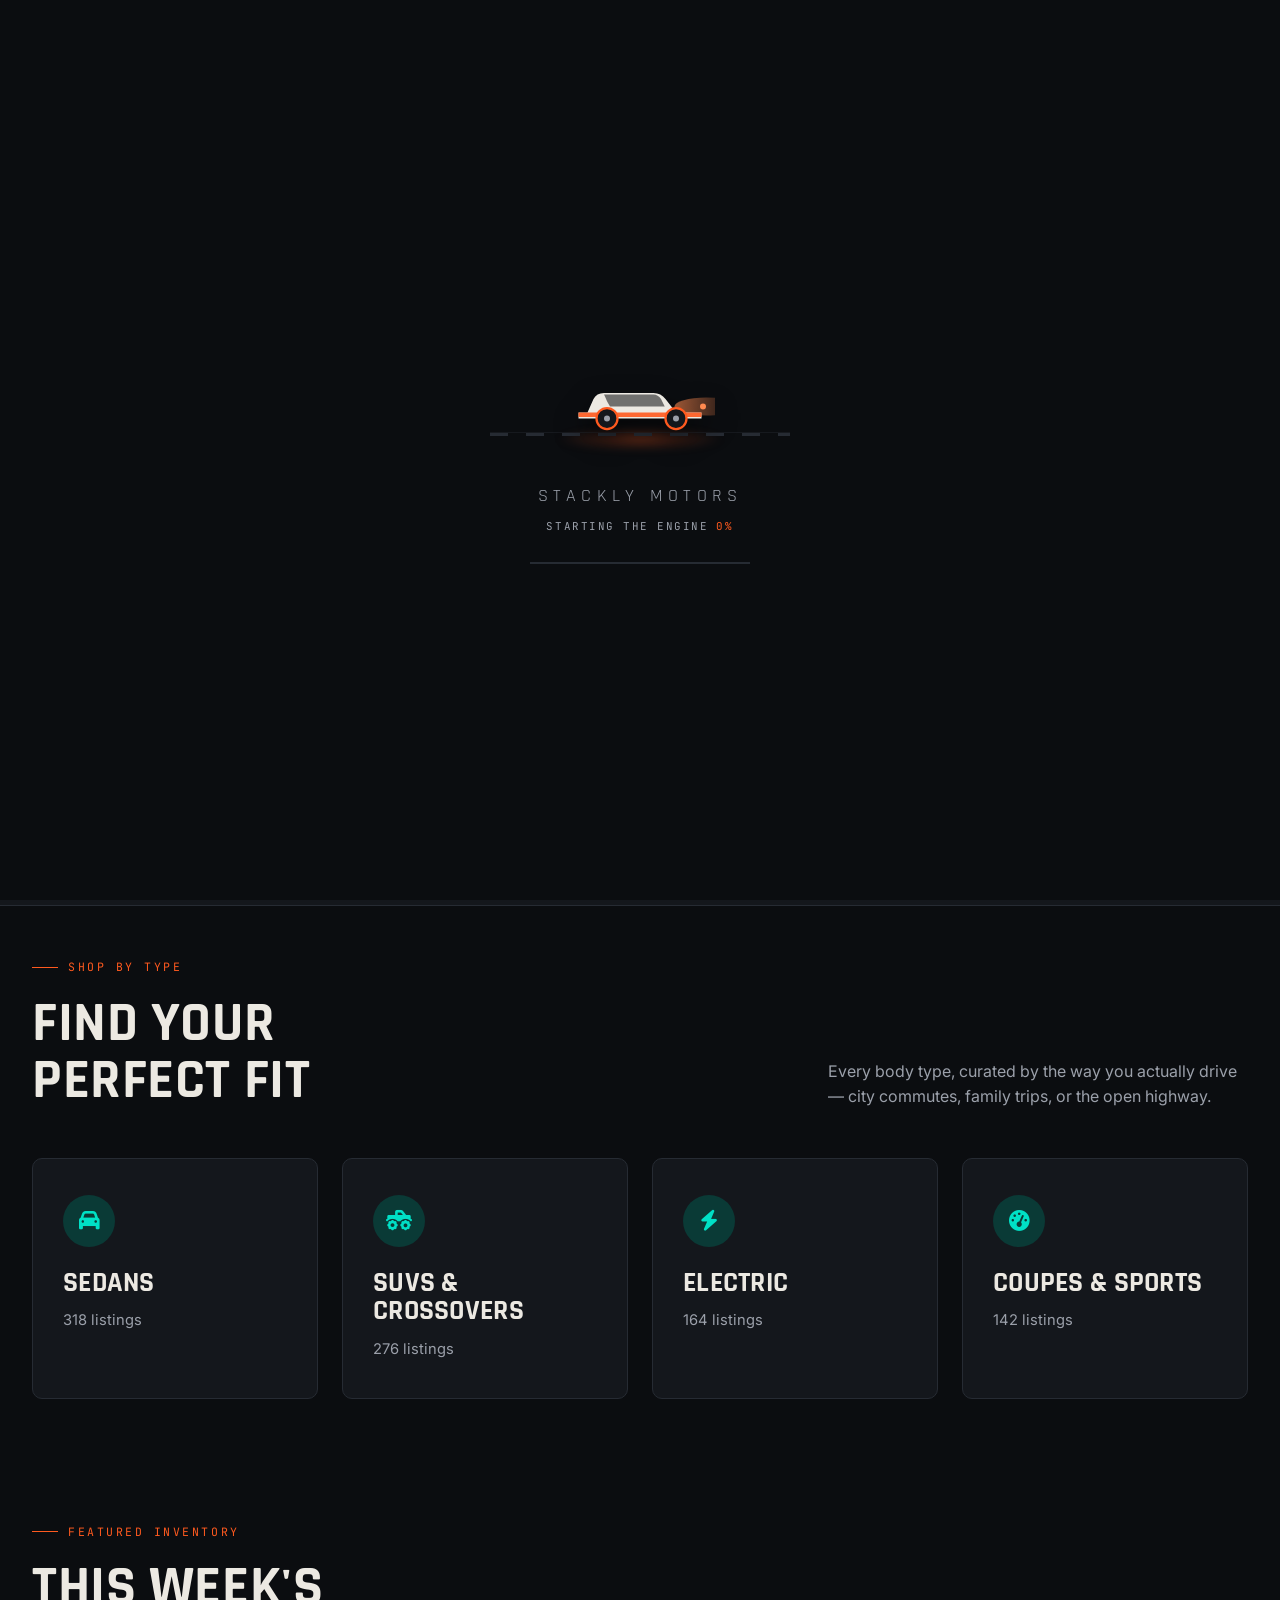
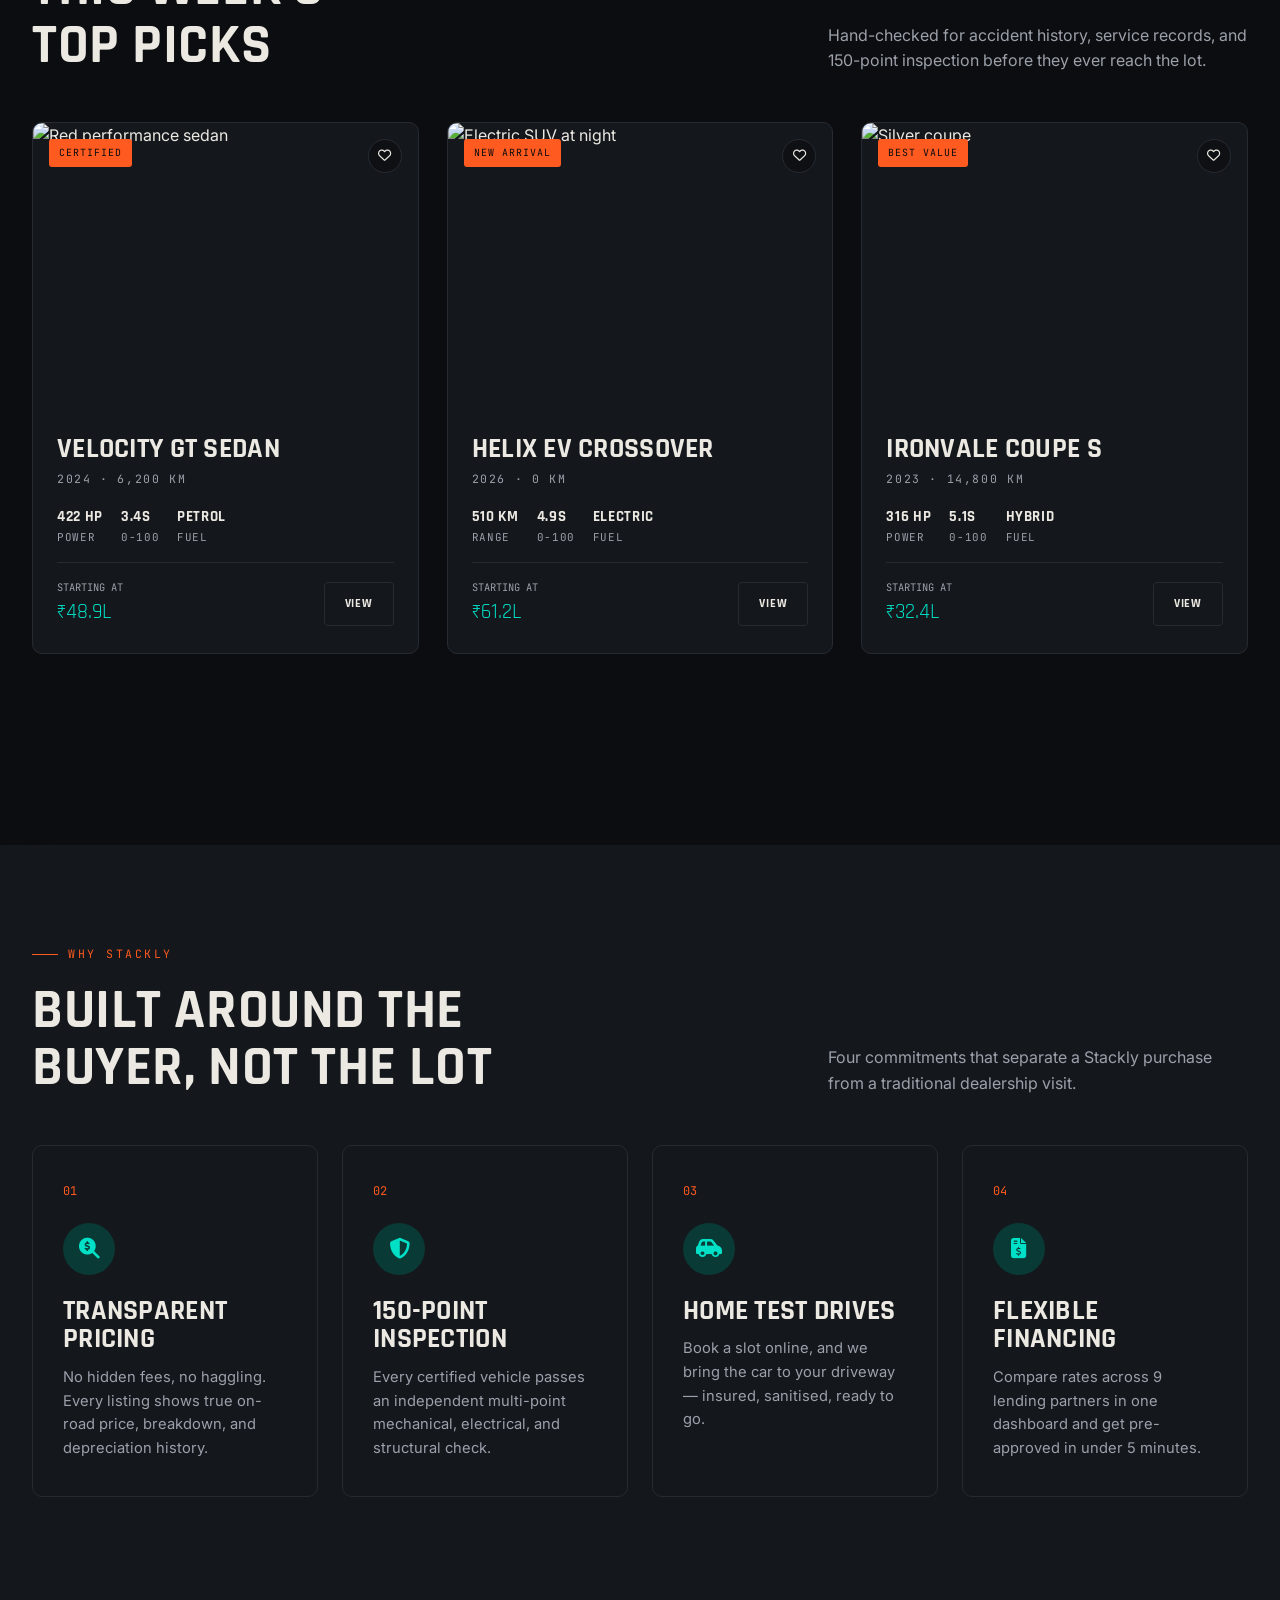
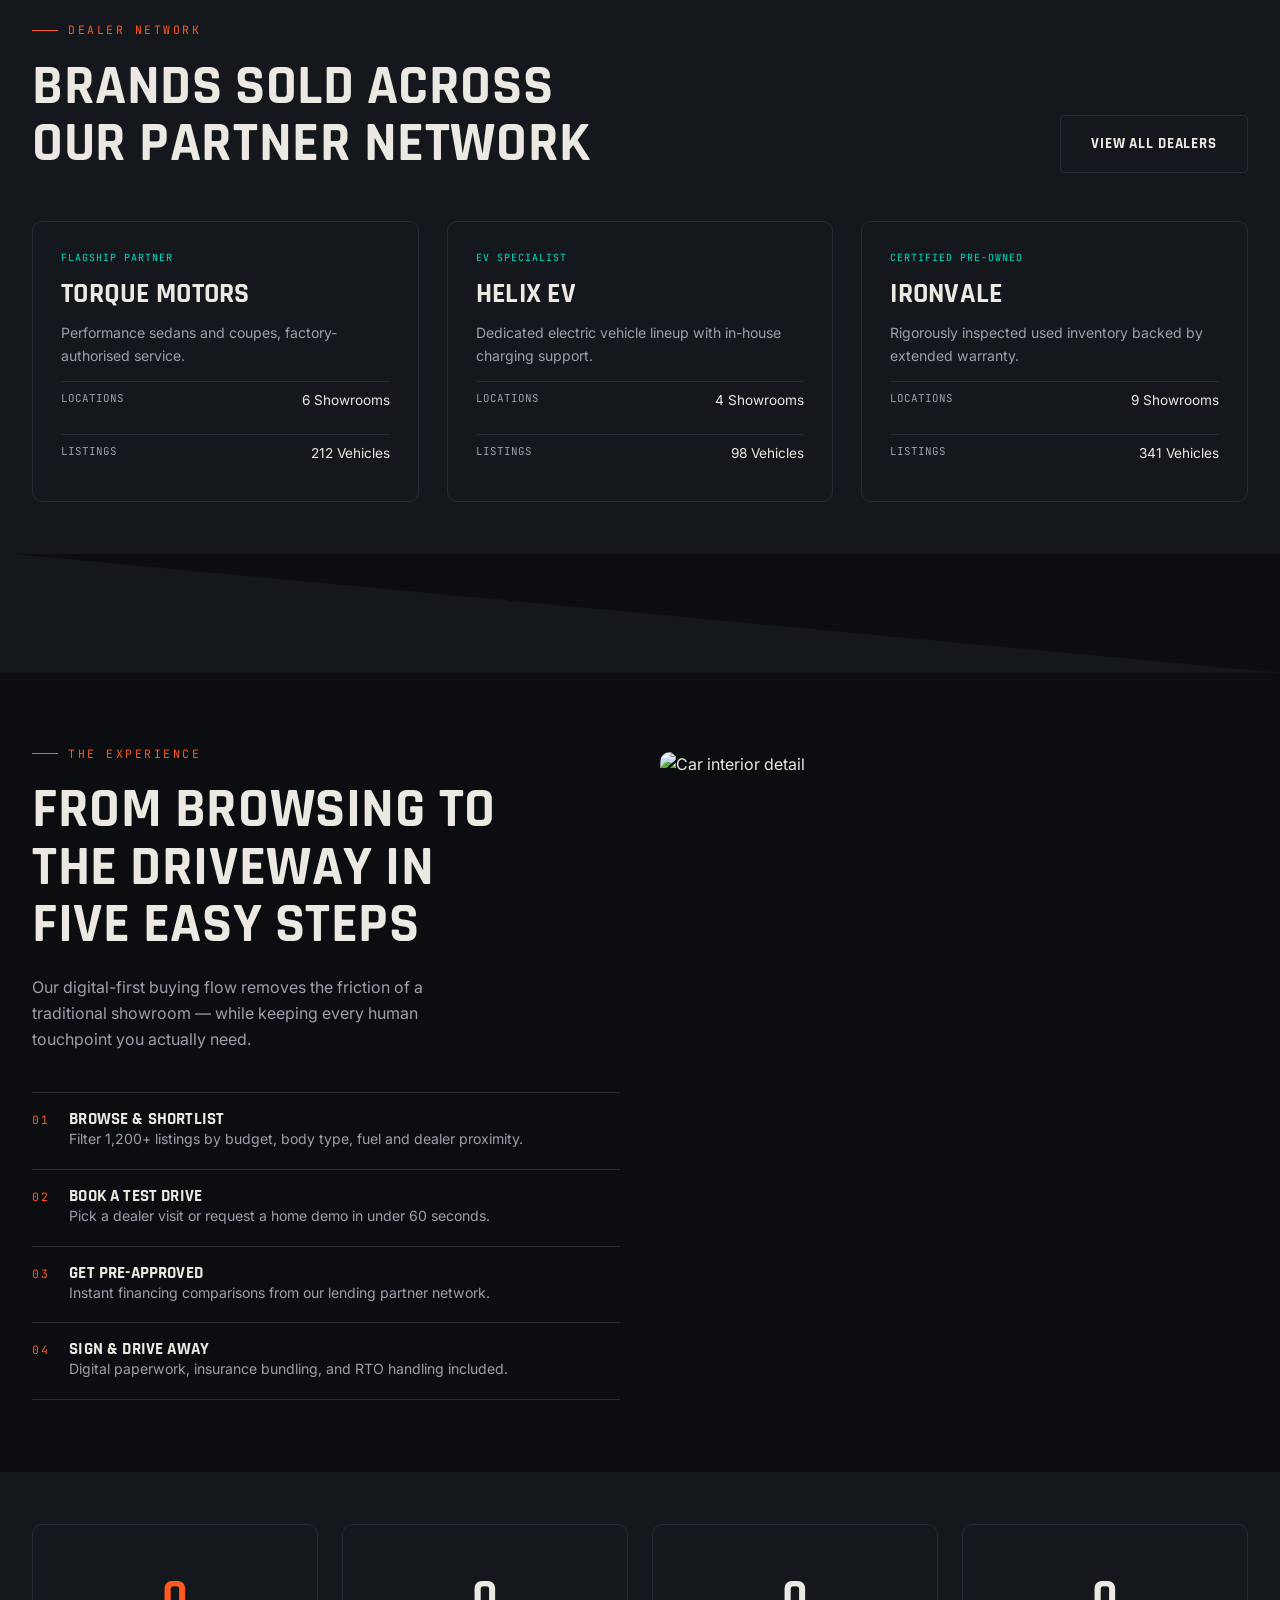
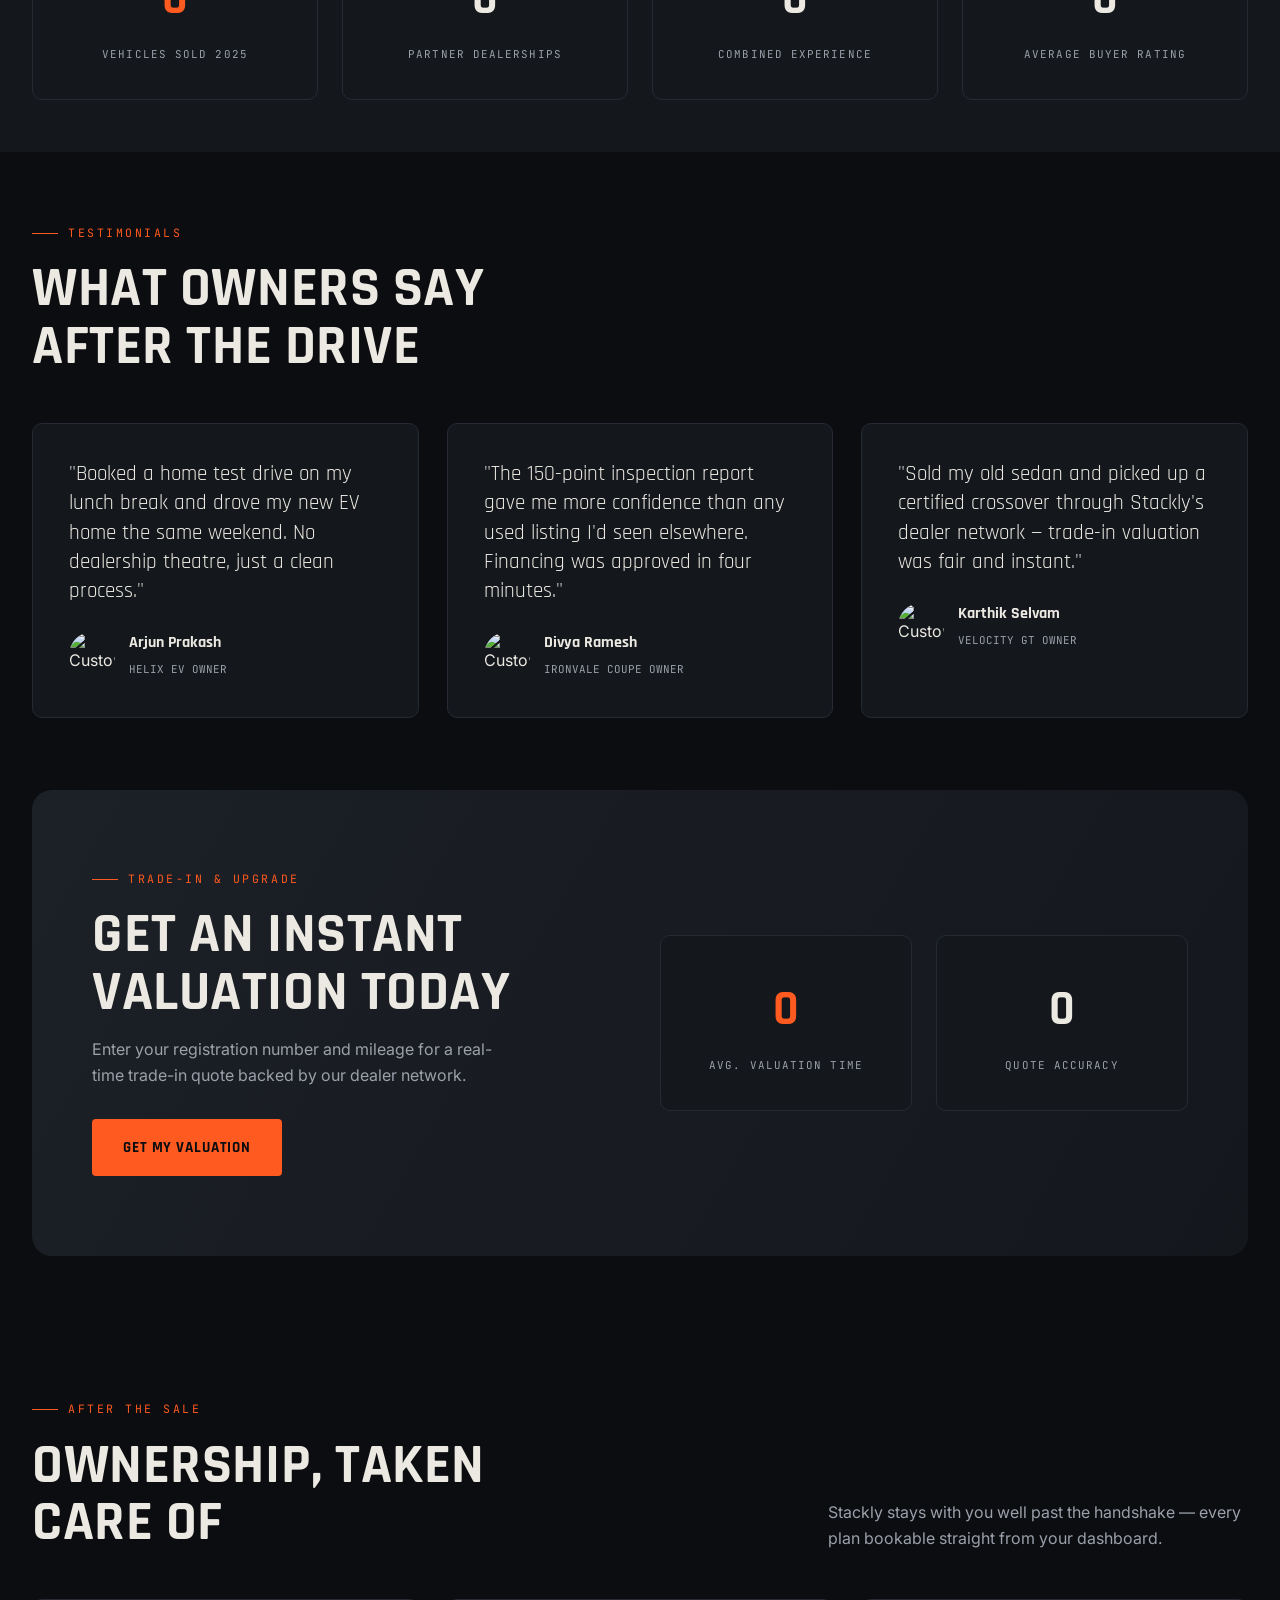
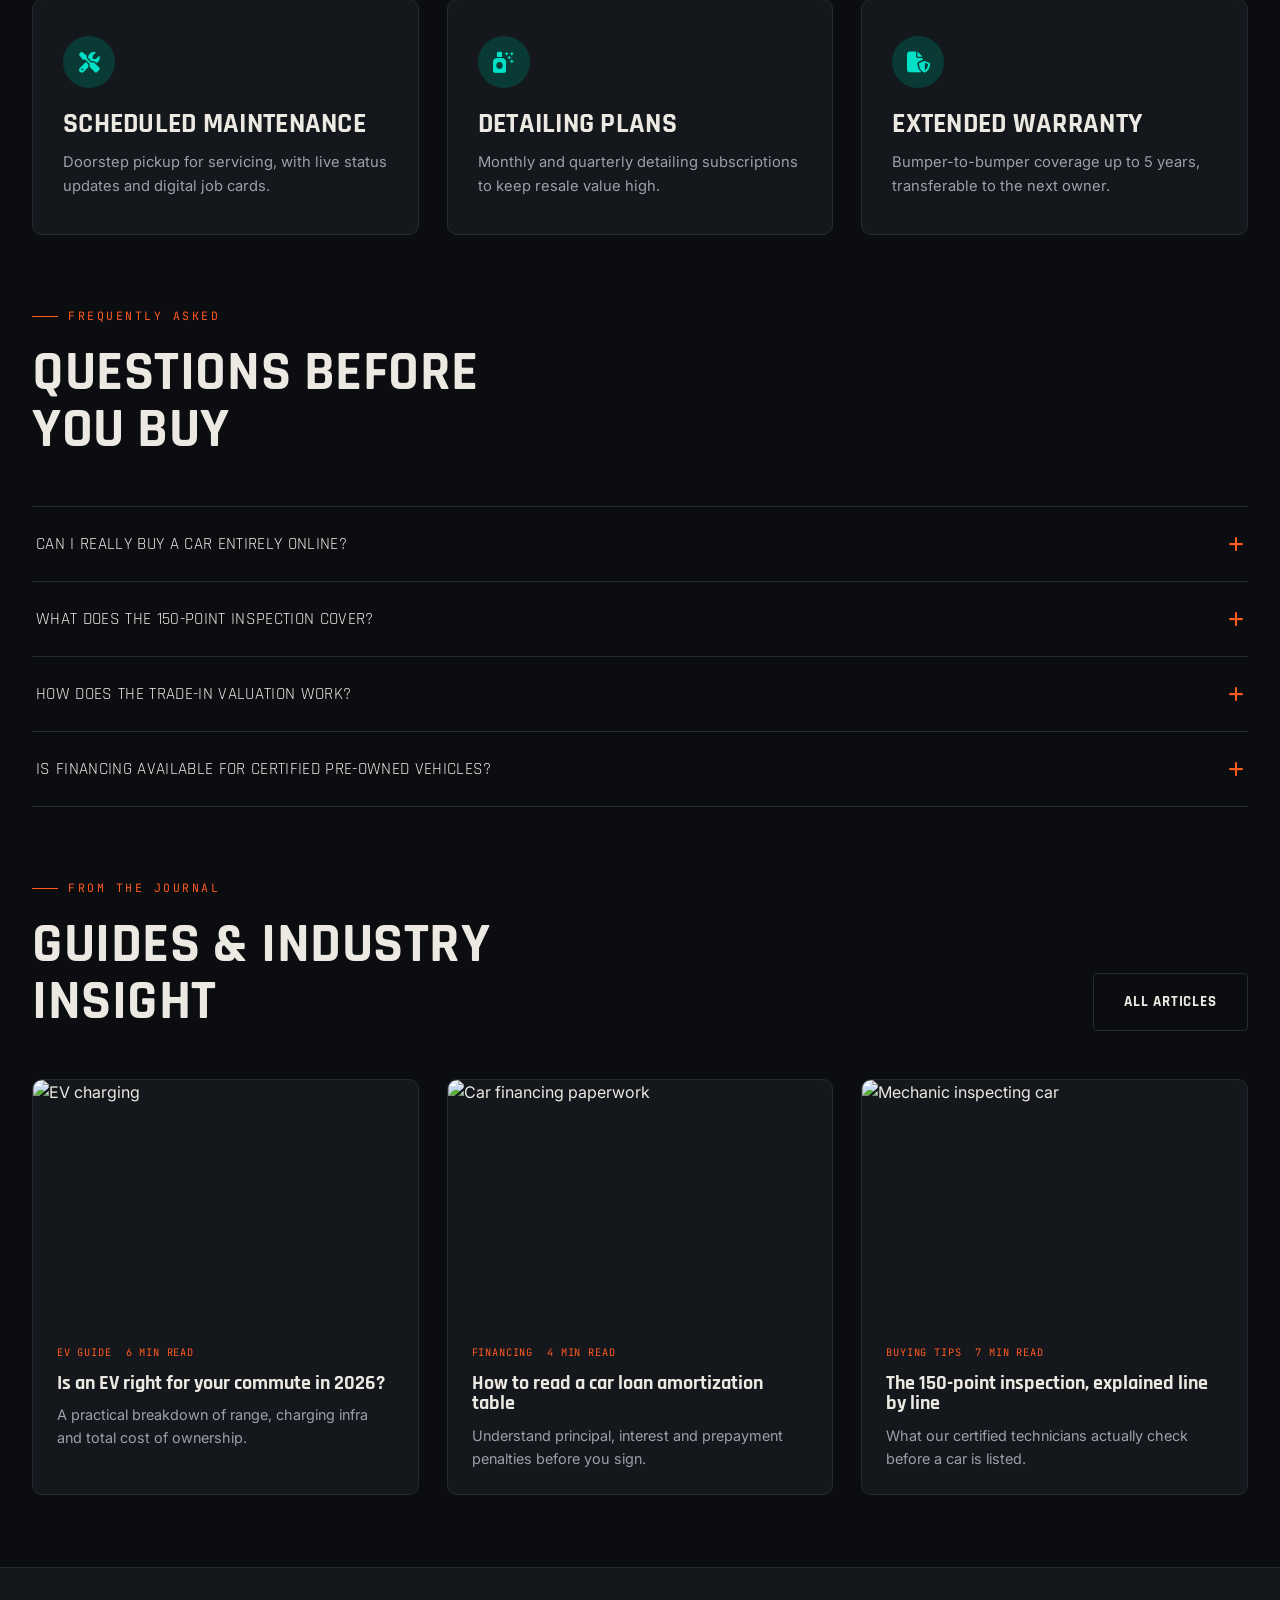
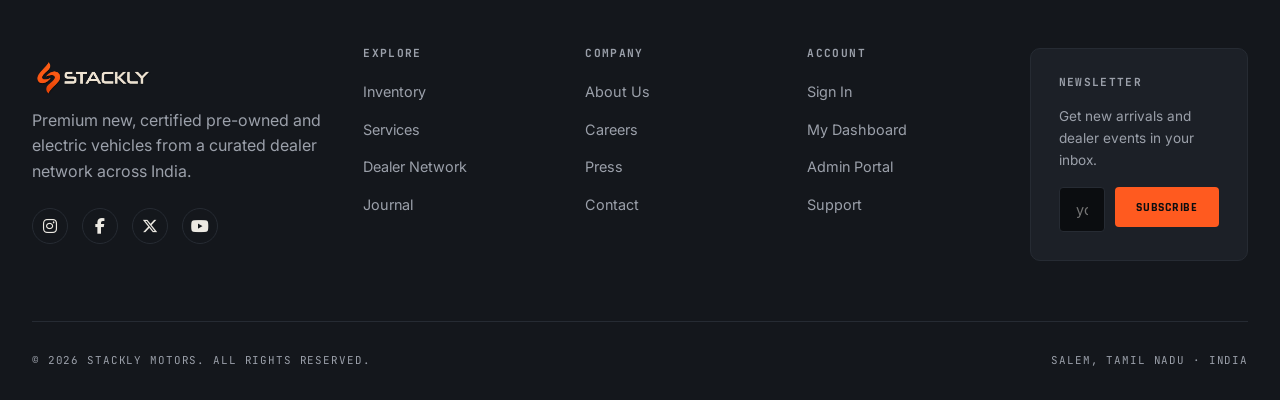
==== index.html @ f5853265 "Initial commit" ====
<!DOCTYPE html>
<html lang="en">
<head>
<meta charset="UTF-8">
<meta name="viewport" content="width=device-width, initial-scale=1.0">
<title>Stackly Motors — Premium Automotive Dealership</title>
<link rel="preconnect" href="https://fonts.googleapis.com">
<link href="https://fonts.googleapis.com/css2?family=Rajdhani:wght@500;600;700&family=Inter:wght@400;500;600;700&family=JetBrains+Mono:wght@400;500&display=swap" rel="stylesheet">
<link rel="stylesheet" href="https://cdnjs.cloudflare.com/ajax/libs/font-awesome/6.5.1/css/all.min.css">
</head>
<style>
  :root{
  --ink:        #0B0D10;   /* graphite black background */
  --ink-2:      #14171C;   /* surface */
  --ink-3:      #1C2027;   /* raised surface */
  --line:       #262B33;   /* hairline borders */
  --paper:      #ECE9E2;   /* warm off-white text */
  --paper-dim:  #9BA0AA;   /* muted text */
  --ignition:   #FF5A1F;   /* ignition orange — primary accent */
  --ignition-2: #FF8A50;
  --volt:       #00E0C6;   /* voltage teal — secondary accent */
  --volt-dim:   #0A3A36;
  --danger:     #FF4D5E;
  --ok:         #3DDC84;

  --f-display: 'Rajdhani', 'Arial Narrow', sans-serif;
  --f-body:    'Inter', -apple-system, sans-serif;
  --f-mono:    'JetBrains Mono', monospace;

  --container: 1280px;
  --radius: 10px;
  --ease: cubic-bezier(.22,1,.36,1);
}

*,*::before,*::after{ box-sizing:border-box; }
html{ scroll-behavior:smooth; }
body{
  margin:0;
  background:var(--ink);
  color:var(--paper);
  font-family:var(--f-body);
  font-size:16px;
  line-height:1.6;
  overflow-x:hidden;
  -webkit-font-smoothing:antialiased;
}
img{ max-width:100%; display:block; }
a{ color:inherit; text-decoration:none; }
ul{ list-style:none; margin:0; padding:0; }
button{ font-family:inherit; cursor:pointer; }
input,select,textarea{ font-family:inherit; }

::selection{ background:var(--ignition); color:var(--ink); }

@media (prefers-reduced-motion: reduce){
  *{ animation-duration:0.001ms !important; animation-iteration-count:1 !important; transition-duration:0.001ms !important; scroll-behavior:auto !important; }
}

/* ---------- Type scale ---------- */
h1,h2,h3,h4{
  font-family:var(--f-display);
  font-weight:700;
  text-transform:uppercase;
  letter-spacing:0.01em;
  line-height:1.02;
  margin:0;
}
h1{ font-size:clamp(3rem,7vw,6.5rem); letter-spacing:-0.01em; }
h2{ font-size:clamp(2.1rem,4.4vw,3.6rem); }
h3{ font-size:clamp(1.3rem,2.2vw,1.8rem); }
p{ margin:0; color:var(--paper-dim); }
.mono{ font-family:var(--f-mono); text-transform:uppercase; letter-spacing:0.14em; font-size:0.72rem; }

.eyebrow{
  font-family:var(--f-mono); text-transform:uppercase; letter-spacing:0.22em;
  font-size:0.72rem; color:var(--ignition); display:flex; align-items:center; gap:10px; margin-bottom:18px;
}
.eyebrow::before{ content:''; width:26px; height:1px; background:var(--ignition); display:inline-block; }

.container{ max-width:var(--container); margin:0 auto; padding:0 32px; }
.section{ padding:72px 0; position:relative; }
.section-tight{ padding:52px 0; }

/* diagonal speed-line divider between sections */
.speed-divider{
  position:relative; height:120px; margin-top:-1px;
  background:var(--ink);
  clip-path:polygon(0 100%, 100% 0, 100% 100%);
}
.speed-divider.alt{ background:var(--ink-2); clip-path:polygon(0 0, 100% 100%, 0 100%); }

/* ---------- Buttons ---------- */
.btn{
  display:inline-flex; align-items:center; gap:10px;
  font-family:var(--f-display); font-weight:700; text-transform:uppercase; letter-spacing:0.06em;
  font-size:0.92rem; padding:16px 30px; border-radius:4px; border:1px solid transparent;
  transition:transform .35s var(--ease), background .35s var(--ease), border-color .35s var(--ease), color .35s var(--ease);
  white-space:nowrap;
}
.btn-primary{ background:var(--ignition); color:var(--ink); }
.btn-primary:hover{ background:var(--ignition-2); transform:translateY(-3px); }
.btn-ghost{ border-color:var(--line); color:var(--paper); background:transparent; }
.btn-ghost:hover{ border-color:var(--paper); transform:translateY(-3px); }
.btn-volt{ background:var(--volt); color:var(--ink); }
.btn-volt:hover{ transform:translateY(-3px); }
.btn-sm{ padding:11px 20px; font-size:0.78rem; }
.btn-block{ width:100%; justify-content:center; }

/* ---------- Nav ---------- */
.nav{
  position:fixed; top:0; left:0; right:0; z-index:1000;
  display:flex; align-items:center; justify-content:space-between;
  padding:22px 40px; transition:background .4s var(--ease), padding .4s var(--ease), border-color .4s var(--ease);
  border-bottom:1px solid transparent;
}
.nav.is-scrolled{ background:rgba(11,13,16,0.86); backdrop-filter:blur(14px); padding:14px 40px; border-color:var(--line); }
.nav-logo{ font-family:var(--f-display); font-weight:700; font-size:1.4rem; letter-spacing:0.03em; text-transform:uppercase; display:flex; align-items:center; gap:8px;}
.nav-logo span{ color:var(--ignition); }
.nav-links{ display:flex; gap:34px; }
.nav-links a{
  font-family:var(--f-mono); font-size:0.76rem; text-transform:uppercase; letter-spacing:0.1em; color:var(--paper-dim);
  position:relative; padding-bottom:4px; transition:color .3s;
}
.nav-links a::after{ content:''; position:absolute; left:0; bottom:0; width:0; height:1px; background:var(--ignition); transition:width .3s var(--ease); }
.nav-links a:hover, .nav-links a.active{ color:var(--paper); }
.nav-links a:hover::after, .nav-links a.active::after{ width:100%; }
.nav-cta{ display:flex; align-items:center; gap:18px; }
.nav-toggle{ display:none; width:26px; height:20px; position:relative; background:none; border:none; }
.nav-toggle span{ position:absolute; left:0; width:100%; height:2px; background:var(--paper); transition:all .3s var(--ease); }
.nav-toggle span:nth-child(1){ top:0; } .nav-toggle span:nth-child(2){ top:9px; } .nav-toggle span:nth-child(3){ top:18px; }

/* ---------- Hero ---------- */
.hero{
  min-height:78vh; position:relative; display:flex; align-items:flex-end;
  padding:130px 0 70px; overflow:hidden;
}
.hero-bg{ position:absolute; inset:0; z-index:0; }
.hero-bg img{ width:100%; height:100%; object-fit:cover; opacity:0.55; }
.hero-bg::after{
  content:''; position:absolute; inset:0;
  background:linear-gradient(180deg, rgba(11,13,16,0.35) 0%, rgba(11,13,16,0.55) 55%, var(--ink) 100%);
}
.hero-grid{ position:absolute; inset:0; z-index:0; opacity:0.15;
  background-image:linear-gradient(var(--line) 1px, transparent 1px), linear-gradient(90deg, var(--line) 1px, transparent 1px);
  background-size:60px 60px; mask-image:linear-gradient(180deg, black, transparent 75%);
}
.hero-content{ position:relative; z-index:2; width:100%; }
.hero-title{ overflow:hidden; }
.hero-title .line{ display:block; overflow:hidden; }
.hero-title .line span{ display:inline-block; will-change:transform; }
.hero-sub{ max-width:520px; margin-top:26px; font-size:1.05rem; }
.hero-actions{ display:flex; gap:16px; margin-top:40px; flex-wrap:wrap; }
.hero-meta{
  display:flex; gap:48px; margin-top:90px; padding-top:28px; border-top:1px solid var(--line); flex-wrap:wrap;
}
.hero-meta .stat b{ font-family:var(--f-display); font-size:2rem; display:block; color:var(--paper); }
.hero-meta .stat span{ font-family:var(--f-mono); font-size:0.7rem; text-transform:uppercase; letter-spacing:0.12em; color:var(--paper-dim); }
.scroll-cue{
  position:absolute; right:40px; bottom:40px; z-index:2; display:flex; flex-direction:column; align-items:center; gap:10px;
  font-family:var(--f-mono); font-size:0.65rem; letter-spacing:0.2em; color:var(--paper-dim); text-transform:uppercase;
}
.scroll-cue .line{ width:1px; height:50px; background:var(--line); position:relative; overflow:hidden; }
.scroll-cue .line::after{ content:''; position:absolute; top:-50%; left:0; width:100%; height:50%; background:var(--ignition); animation:scrollcue 1.8s ease-in-out infinite; }
@keyframes scrollcue{ 0%{ top:-50%; } 100%{ top:100%; } }

/* ---------- Marquee ---------- */
.marquee-strip{ border-top:1px solid var(--line); border-bottom:1px solid var(--line); padding:26px 0; overflow:hidden; background:var(--ink-2); }
.marquee-track{ display:flex; gap:70px; width:max-content; }
.marquee-track span{ font-family:var(--f-display); font-size:1.3rem; letter-spacing:0.08em; text-transform:uppercase; color:var(--paper-dim); display:flex; align-items:center; gap:70px; }
.marquee-track span i{ color:var(--ignition); font-style:normal; }

/* ---------- Section header ---------- */
.section-head{ display:flex; justify-content:space-between; align-items:flex-end; gap:40px; margin-bottom:48px; flex-wrap:wrap; }
.section-head p{ max-width:420px; }

/* ---------- Grids ---------- */
.grid-2{ display:grid; grid-template-columns:1fr 1fr; gap:40px; }
.grid-3{ display:grid; grid-template-columns:repeat(3,1fr); gap:28px; }
.grid-4{ display:grid; grid-template-columns:repeat(4,1fr); gap:24px; }

/* ---------- Car card (3D tilt) ---------- */
.car-card{
  background:var(--ink-2); border:1px solid var(--line); border-radius:var(--radius); overflow:hidden;
  transform-style:preserve-3d; transition:border-color .3s, transform .1s linear; position:relative;
}
.car-card:hover{ border-color:#3a4150; }
.car-card .tag{
  position:absolute; top:16px; left:16px; z-index:2; background:var(--ignition); color:var(--ink);
  font-family:var(--f-mono); font-size:0.62rem; text-transform:uppercase; letter-spacing:0.1em; padding:6px 10px; border-radius:3px;
}
.car-card .fav{
  position:absolute; top:16px; right:16px; z-index:2; width:34px; height:34px; border-radius:50%;
  background:rgba(11,13,16,0.6); border:1px solid var(--line); display:flex; align-items:center; justify-content:center; color:var(--paper);
  transition:background .3s, color .3s;
}
.car-card .fav:hover{ background:var(--ignition); color:var(--ink); }
.car-card .media{ aspect-ratio:4/3; overflow:hidden; position:relative; }
.car-card .media img{ width:100%; height:100%; object-fit:cover; transition:transform .7s var(--ease); }
.car-card:hover .media img{ transform:scale(1.08); }
.car-card .body{ padding:24px; }
.car-card .body h3{ margin-bottom:6px; }
.car-card .specs{ display:flex; gap:18px; margin:16px 0; flex-wrap:wrap; }
.car-card .specs div{ font-family:var(--f-mono); font-size:0.68rem; text-transform:uppercase; letter-spacing:0.06em; color:var(--paper-dim); }
.car-card .specs b{ display:block; color:var(--paper); font-size:0.95rem; font-family:var(--f-display); }
.car-card .foot{ display:flex; justify-content:space-between; align-items:center; padding-top:16px; border-top:1px solid var(--line); }
.car-card .price{ font-family:var(--f-display); font-size:1.3rem; color:var(--volt); }
.car-card .price span{ font-family:var(--f-mono); font-size:0.65rem; color:var(--paper-dim); display:block; text-transform:uppercase; }

/* ---------- Service / feature cards ---------- */
.feature-card{
  background:var(--ink-2); border:1px solid var(--line); border-radius:var(--radius); padding:36px 30px;
  transition:transform .4s var(--ease), border-color .4s;
}
.feature-card:hover{ transform:translateY(-8px); border-color:var(--ignition); }
.feature-card .num{ font-family:var(--f-mono); color:var(--ignition); font-size:0.75rem; margin-bottom:22px; display:block; }
.feature-card h3{ margin-bottom:12px; }
.feature-card p{ font-size:0.92rem; }
.feature-card .ic{ width:52px; height:52px; border-radius:50%; background:var(--volt-dim); color:var(--volt); display:flex; align-items:center; justify-content:center; margin-bottom:22px; font-size:1.3rem; }

/* ---------- Stat counters ---------- */
.stat-row{ display:grid; grid-template-columns:repeat(4,1fr); gap:24px; }
.stat-box{ text-align:center; padding:36px 20px; border:1px solid var(--line); border-radius:var(--radius); background:var(--ink-2); }
.stat-box b{ font-family:var(--f-display); font-size:3rem; color:var(--paper); display:block; }
.stat-box b span{ color:var(--ignition); }
.stat-box p{ font-family:var(--f-mono); font-size:0.68rem; text-transform:uppercase; letter-spacing:0.1em; margin-top:8px; }

/* ---------- Testimonial ---------- */
.testi-card{ background:var(--ink-2); border:1px solid var(--line); border-radius:var(--radius); padding:36px; }
.testi-card p.quote{ font-family:var(--f-display); font-size:1.3rem; color:var(--paper); text-transform:none; line-height:1.4; }
.testi-who{ display:flex; align-items:center; gap:14px; margin-top:24px; }
.testi-who img{ width:46px; height:46px; border-radius:50%; object-fit:cover; }
.testi-who b{ display:block; font-family:var(--f-display); }
.testi-who span{ font-family:var(--f-mono); font-size:0.68rem; color:var(--paper-dim); text-transform:uppercase; }

/* ---------- Blog cards ---------- */
.blog-card{ background:var(--ink-2); border:1px solid var(--line); border-radius:var(--radius); overflow:hidden; transition:transform .4s var(--ease); }
.blog-card:hover{ transform:translateY(-6px); }
.blog-card .media{ aspect-ratio:16/10; overflow:hidden; }
.blog-card .media img{ width:100%; height:100%; object-fit:cover; transition:transform .6s var(--ease); }
.blog-card:hover .media img{ transform:scale(1.06); }
.blog-card .body{ padding:24px; }
.blog-card .meta{ display:flex; gap:14px; font-family:var(--f-mono); font-size:0.65rem; text-transform:uppercase; color:var(--ignition); letter-spacing:0.08em; margin-bottom:12px; }
.blog-card h3{ margin-bottom:10px; text-transform:none; letter-spacing:0; font-size:1.25rem; }
.blog-card p{ font-size:0.9rem; }

/* ---------- Dealer cards ---------- */
.dealer-card{ background:var(--ink-2); border:1px solid var(--line); border-radius:var(--radius); padding:28px; display:flex; flex-direction:column; gap:14px; transition:border-color .3s; }
.dealer-card:hover{ border-color:var(--volt); }
.dealer-card .badge{ font-family:var(--f-mono); font-size:0.62rem; color:var(--volt); text-transform:uppercase; letter-spacing:0.1em; }
.dealer-card .row{ display:flex; justify-content:space-between; font-size:0.85rem; padding:8px 0; border-top:1px solid var(--line); }
.dealer-card .row span:first-child{ color:var(--paper-dim); font-family:var(--f-mono); font-size:0.68rem; text-transform:uppercase; }

/* ---------- Forms ---------- */
.form-field{ margin-bottom:20px; }
.form-field label{ display:block; font-family:var(--f-mono); font-size:0.68rem; text-transform:uppercase; letter-spacing:0.1em; color:var(--paper-dim); margin-bottom:8px; }
.form-field input, .form-field select, .form-field textarea{
  width:100%; background:var(--ink); border:1px solid var(--line); border-radius:4px; padding:14px 16px; color:var(--paper);
  font-size:0.95rem; transition:border-color .3s;
}
.form-field input:focus, .form-field select:focus, .form-field textarea:focus{ outline:none; border-color:var(--ignition); }
.form-row{ display:grid; grid-template-columns:1fr 1fr; gap:18px; }
.checkbox-row{ display:flex; align-items:center; gap:10px; font-size:0.85rem; color:var(--paper-dim); margin-bottom:24px; }
.checkbox-row a{ color:var(--ignition); }

.footer-newsletter{
  background:var(--ink-3); border:1px solid var(--line); border-radius:var(--radius);
  padding:28px; display:flex; flex-direction:column; gap:16px;
}
.footer-newsletter h4{ margin:0; }
.footer-newsletter p{ font-size:0.85rem; }
.newsletter-form{ display:flex; flex-direction:column; gap:10px; }
.newsletter-form input{
  width:100%; background:var(--ink); border:1px solid var(--line); border-radius:4px; padding:13px 16px; color:var(--paper);
  font-size:0.9rem; transition:border-color .3s;
}
.newsletter-form input:focus{ outline:none; border-color:var(--ignition); }
@media (min-width: 560px){
  .newsletter-form{ flex-direction:row; }
  .newsletter-form input{ flex:1; }
  .newsletter-form button{ flex-shrink:0; width:auto; }
}

/* ---------- Footer ---------- */
.footer{ border-top:1px solid var(--line); padding:80px 0 30px; background:var(--ink-2); }
.footer-grid{ display:grid; grid-template-columns:1.6fr 1fr 1fr 1fr 1.2fr; gap:40px; padding-bottom:60px; }
.footer h4{ font-family:var(--f-mono); font-size:0.7rem; text-transform:uppercase; letter-spacing:0.12em; color:var(--paper-dim); margin-bottom:20px; }
.footer ul li{ margin-bottom:12px; }
.footer ul a{ color:var(--paper-dim); font-size:0.9rem; transition:color .3s; }
.footer ul a:hover{ color:var(--ignition); }
.footer-bottom{ display:flex; justify-content:space-between; align-items:center; padding-top:30px; border-top:1px solid var(--line); font-family:var(--f-mono); font-size:0.68rem; color:var(--paper-dim); text-transform:uppercase; letter-spacing:0.08em; flex-wrap:wrap; gap:14px; }
.social-row{ display:flex; gap:14px; }
.social-row a{ width:36px; height:36px; border:1px solid var(--line); border-radius:50%; display:flex; align-items:center; justify-content:center; transition:border-color .3s, color .3s; }
.social-row a:hover{ border-color:var(--ignition); color:var(--ignition); }

/* ---------- Preloader (car dealership themed) ---------- */
.preloader{ position:fixed; inset:0; z-index:9999; background:var(--ink); display:flex; flex-direction:column; align-items:center; justify-content:center; gap:26px; }
.preloader-scene{ position:relative; width:300px; height:120px; }
.preloader-road{
  position:absolute; bottom:20px; left:0; right:0; height:3px;
  background-image:repeating-linear-gradient(90deg, var(--line) 0 18px, transparent 18px 36px);
  animation: roadmove 0.55s linear infinite;
}
.preloader-road::before{
  content:''; position:absolute; left:0; right:0; top:-1px; height:1px; background:var(--line); opacity:0.4;
}
@keyframes roadmove{ from{ background-position:0 0; } to{ background-position:-72px 0; } }
.preloader-glow{
  position:absolute; bottom:6px; left:50%; width:170px; height:22px; transform:translateX(-50%);
  background:radial-gradient(ellipse at center, rgba(255,90,31,0.35) 0%, transparent 70%);
  filter:blur(4px); animation: glowpulse 0.9s ease-in-out infinite;
}
@keyframes glowpulse{ 0%,100%{ opacity:0.5; transform:translateX(-50%) scaleX(0.92); } 50%{ opacity:0.95; transform:translateX(-50%) scaleX(1.05); } }
.preloader-car{
  position:absolute; bottom:20px; left:50%; width:150px; transform:translateX(-50%);
  animation: carbob 0.5s ease-in-out infinite alternate;
  filter:drop-shadow(0 10px 12px rgba(0,0,0,0.5));
}
@keyframes carbob{ from{ transform:translateX(-50%) translateY(0); } to{ transform:translateX(-50%) translateY(-4px); } }
.preloader-car .wheel{ transform-box:fill-box; transform-origin:center; animation:wheelspin 0.4s linear infinite; }
@keyframes wheelspin{ to{ transform:rotate(360deg); } }
.preloader-car .headlight-beam{ animation:beampulse 0.9s ease-in-out infinite; transform-box:fill-box; transform-origin:center; }
@keyframes beampulse{ 0%,100%{ opacity:0.35; } 50%{ opacity:0.9; } }
.preloader-text{ display:flex; flex-direction:column; align-items:center; gap:8px; }
.preloader .word{ font-family:var(--f-display); font-size:1.1rem; letter-spacing:0.3em; text-transform:uppercase; color:var(--paper-dim); }
.preloader-status{ font-family:var(--f-mono); font-size:0.68rem; letter-spacing:0.14em; text-transform:uppercase; color:var(--paper-dim); display:flex; gap:8px; align-items:center; }
.preloader-status .preloader-pct{ color:var(--ignition); }
.preloader .bar{ width:220px; height:2px; background:var(--line); overflow:hidden; }
.preloader .bar i{ display:block; width:0%; height:100%; background:var(--ignition); }

/* ---------- Reveal utility ---------- */
.reveal{ opacity:0; transform:translateY(40px); }

/* ---------- Auth split ---------- */
.auth-wrap{ min-height:100vh; display:grid; grid-template-columns:1fr 1fr; }
.auth-visual{ position:relative; overflow:hidden; }
.auth-visual img{ width:100%; height:100%; object-fit:cover; }
.auth-visual::after{ content:''; position:absolute; inset:0; background:linear-gradient(180deg, rgba(11,13,16,0.1), rgba(11,13,16,0.9)); }
.auth-visual .caption{ position:absolute; bottom:50px; left:50px; z-index:2; max-width:400px; }
.auth-form-side{ display:flex; align-items:center; justify-content:center; padding:60px; }
.auth-box{ width:100%; max-width:420px; }
.auth-tabs{ display:flex; gap:6px; background:var(--ink-2); padding:6px; border-radius:6px; margin-bottom:36px; }
.auth-tabs button{ flex:1; background:none; border:none; padding:12px; color:var(--paper-dim); font-family:var(--f-mono); font-size:0.72rem; text-transform:uppercase; letter-spacing:0.08em; border-radius:4px; transition:all .3s; }
.auth-tabs button.active{ background:var(--ignition); color:var(--ink); }
.divider-or{ display:flex; align-items:center; gap:14px; margin:26px 0; color:var(--paper-dim); font-family:var(--f-mono); font-size:0.68rem; text-transform:uppercase; }
.divider-or::before, .divider-or::after{ content:''; flex:1; height:1px; background:var(--line); }
.social-auth{ display:grid; grid-template-columns:1fr 1fr; gap:12px; }
.social-auth button{ background:var(--ink-2); border:1px solid var(--line); border-radius:4px; padding:13px; color:var(--paper); font-family:var(--f-body); font-size:0.85rem; display:flex; align-items:center; justify-content:center; gap:8px; transition:border-color .3s; }
.social-auth button:hover{ border-color:var(--paper); }

/* ---------- Dashboard layout ---------- */
.dash{ display:grid; grid-template-columns:264px 1fr; min-height:100vh; }
.dash-sidebar{ background:var(--ink-2); border-right:1px solid var(--line); padding:28px 20px; display:flex; flex-direction:column; position:sticky; top:0; height:100vh; }
.dash-logo{ font-family:var(--f-display); font-size:1.25rem; text-transform:uppercase; letter-spacing:0.03em; padding:0 12px 30px; border-bottom:1px solid var(--line); margin-bottom:22px; }
.dash-logo span{ color:var(--ignition); }
.dash-nav-group{ margin-bottom:22px; }
.dash-nav-group h5{ font-family:var(--f-mono); font-size:0.62rem; text-transform:uppercase; letter-spacing:0.14em; color:var(--paper-dim); padding:0 12px; margin:0 0 10px; }
.dash-nav-group a{ display:flex; align-items:center; gap:12px; padding:11px 12px; border-radius:6px; color:var(--paper-dim); font-size:0.88rem; margin-bottom:2px; transition:background .25s, color .25s; }
.dash-nav-group a i{ width:18px; text-align:center; }
.dash-nav-group a:hover{ background:var(--ink-3); color:var(--paper); }
.dash-nav-group a.active{ background:var(--ignition); color:var(--ink); font-weight:600; }
.dash-user{ margin-top:auto; display:flex; align-items:center; gap:12px; padding:14px 12px; border-top:1px solid var(--line); }
.dash-user img{ width:38px; height:38px; border-radius:50%; object-fit:cover; }
.dash-user b{ font-size:0.85rem; display:block; }
.dash-user span{ font-size:0.7rem; color:var(--paper-dim); }
.dash-main{ padding:32px 40px; max-width:100%; overflow-x:hidden; }
.dash-topbar{ display:flex; justify-content:space-between; align-items:center; margin-bottom:32px; flex-wrap:wrap; gap:16px; }
.dash-search{ display:flex; align-items:center; gap:10px; background:var(--ink-2); border:1px solid var(--line); border-radius:6px; padding:10px 16px; width:320px; max-width:100%; }
.dash-search input{ background:none; border:none; color:var(--paper); width:100%; }
.dash-search input:focus{ outline:none; }
.dash-topbar-actions{ display:flex; align-items:center; gap:16px; }
.icon-btn{ width:40px; height:40px; border-radius:8px; background:var(--ink-2); border:1px solid var(--line); display:flex; align-items:center; justify-content:center; position:relative; color:var(--paper); }
.icon-btn .dot{ position:absolute; top:8px; right:8px; width:7px; height:7px; border-radius:50%; background:var(--ignition); }

.kpi-grid{ display:grid; grid-template-columns:repeat(4,1fr); gap:20px; margin-bottom:32px; }
.kpi-card{ background:var(--ink-2); border:1px solid var(--line); border-radius:var(--radius); padding:24px; }
.kpi-card .top{ display:flex; justify-content:space-between; align-items:flex-start; margin-bottom:18px; }
.kpi-card .ic{ width:40px; height:40px; border-radius:8px; display:flex; align-items:center; justify-content:center; background:var(--volt-dim); color:var(--volt); }
.kpi-card .delta{ font-family:var(--f-mono); font-size:0.68rem; padding:4px 8px; border-radius:4px; }
.kpi-card .delta.up{ background:rgba(61,220,132,0.12); color:var(--ok); }
.kpi-card .delta.down{ background:rgba(255,77,94,0.12); color:var(--danger); }
.kpi-card b{ font-family:var(--f-display); font-size:2.2rem; display:block; }
.kpi-card p{ font-family:var(--f-mono); font-size:0.68rem; text-transform:uppercase; letter-spacing:0.08em; margin-top:4px; }

.panel{ background:var(--ink-2); border:1px solid var(--line); border-radius:var(--radius); padding:26px; margin-bottom:24px; }
.panel-head{ display:flex; justify-content:space-between; align-items:center; margin-bottom:22px; }
.panel-head h3{ text-transform:none; letter-spacing:0; font-size:1.1rem; }
.dash-grid-2{ display:grid; grid-template-columns:1.6fr 1fr; gap:24px; }

table{ width:100%; border-collapse:collapse; }
table th{ text-align:left; font-family:var(--f-mono); font-size:0.65rem; text-transform:uppercase; letter-spacing:0.08em; color:var(--paper-dim); padding:10px 14px; border-bottom:1px solid var(--line); }
table td{ padding:14px; border-bottom:1px solid var(--line); font-size:0.87rem; }
table tr:last-child td{ border-bottom:none; }
.pill{ font-family:var(--f-mono); font-size:0.62rem; text-transform:uppercase; padding:5px 10px; border-radius:20px; letter-spacing:0.06em; }
.pill.green{ background:rgba(61,220,132,0.12); color:var(--ok); }
.pill.orange{ background:rgba(255,90,31,0.12); color:var(--ignition); }
.pill.blue{ background:rgba(0,224,198,0.12); color:var(--volt); }
.pill.red{ background:rgba(255,77,94,0.12); color:var(--danger); }
.row-user{ display:flex; align-items:center; gap:10px; }
.row-user img{ width:32px; height:32px; border-radius:50%; object-fit:cover; }

.bars{ display:flex; align-items:flex-end; gap:12px; height:180px; }
.bars .bar{ flex:1; background:linear-gradient(180deg, var(--ignition), var(--ignition-2)); border-radius:4px 4px 0 0; position:relative; }
.bars .bar span{ position:absolute; bottom:-24px; left:0; right:0; text-align:center; font-family:var(--f-mono); font-size:0.6rem; color:var(--paper-dim); text-transform:uppercase; }

.progress-item{ margin-bottom:18px; }
.progress-item .lbl{ display:flex; justify-content:space-between; font-size:0.82rem; margin-bottom:8px; }
.progress-track{ height:6px; background:var(--ink); border-radius:6px; overflow:hidden; }
.progress-fill{ height:100%; background:var(--volt); border-radius:6px; }

/* ---------- Filters bar (Cars page) ---------- */
.filters-bar{ display:flex; gap:14px; flex-wrap:wrap; align-items:center; padding:24px; background:var(--ink-2); border:1px solid var(--line); border-radius:var(--radius); margin-bottom:44px; }
.filters-bar select, .filters-bar input{ background:var(--ink); border:1px solid var(--line); border-radius:4px; padding:12px 14px; color:var(--paper); font-size:0.85rem; }
.filter-tags{ display:flex; gap:10px; flex-wrap:wrap; }
.filter-tags button{ background:var(--ink); border:1px solid var(--line); color:var(--paper-dim); padding:9px 18px; border-radius:20px; font-size:0.78rem; font-family:var(--f-mono); text-transform:uppercase; letter-spacing:0.06em; transition:all .3s; }
.filter-tags button.active{ background:var(--ignition); color:var(--ink); border-color:var(--ignition); }

/* ---------- FAQ Accordion ---------- */
.faq-list{ display:flex; flex-direction:column; border-top:1px solid var(--line); }
.faq-item{ border-bottom:1px solid var(--line); }
.faq-q{
  width:100%; background:none; border:none; padding:26px 4px; display:flex; align-items:center; justify-content:space-between;
  color:var(--paper); font-family:var(--f-display); font-size:1.05rem; text-transform:uppercase; letter-spacing:0.02em; text-align:left; gap:20px;
}
.faq-q i{ color:var(--ignition); transition:transform .35s var(--ease); flex-shrink:0; }
.faq-item.open .faq-q i{ transform:rotate(45deg); }
.faq-a{ max-height:0; overflow:hidden; transition:max-height .4s var(--ease); }
.faq-a p{ padding:0 4px 26px; max-width:640px; font-size:0.92rem; }
.faq-item.open .faq-a{ max-height:220px; }

/* ---------- Timeline (About) ---------- */
.timeline{ position:relative; padding-left:40px; }
.timeline::before{ content:''; position:absolute; left:6px; top:0; bottom:0; width:1px; background:var(--line); }
.timeline-item{ position:relative; padding-bottom:56px; }
.timeline-item::before{ content:''; position:absolute; left:-40px; top:4px; width:13px; height:13px; border-radius:50%; background:var(--ignition); box-shadow:0 0 0 4px rgba(255,90,31,0.15); }
.timeline-item .yr{ font-family:var(--f-mono); color:var(--ignition); font-size:0.78rem; letter-spacing:0.08em; margin-bottom:8px; display:block; }

/* ---------- Team ---------- */
.team-card{ position:relative; overflow:hidden; border-radius:var(--radius); }
.team-card .media{ aspect-ratio:3/4; overflow:hidden; }
.team-card .media img{ width:100%; height:100%; object-fit:cover; filter:grayscale(60%); transition:filter .5s, transform .6s var(--ease); }
.team-card:hover .media img{ filter:grayscale(0%); transform:scale(1.05); }
.team-card .info{ padding:18px 4px; }
.team-card .info b{ font-family:var(--f-display); text-transform:uppercase; font-size:1.05rem; }
.team-card .info span{ font-family:var(--f-mono); font-size:0.68rem; color:var(--paper-dim); text-transform:uppercase; letter-spacing:0.08em; }


.footer-newsletter{
  background:var(--ink-3); border:1px solid var(--line); border-radius:var(--radius);
  padding:28px; display:flex; flex-direction:column; gap:16px;
}
.footer-newsletter h4{ margin:0; }
.footer-newsletter p{ font-size:0.85rem; }
.newsletter-form{ display:flex; flex-direction:column; gap:10px; }
.newsletter-form .nl-field{ width:100%; }
.newsletter-form input{
  width:100%; background:var(--ink); border:1px solid var(--line); border-radius:4px; padding:13px 16px; color:var(--paper);
  font-size:0.9rem; transition:border-color .3s; box-sizing:border-box;
}
.newsletter-form input:focus{ outline:none; border-color:var(--ignition); }
.newsletter-form input.field-invalid{ border-color:var(--danger); }
.newsletter-form .field-error{
  display:none; color:var(--danger); font-family:var(--f-mono); font-size:0.68rem;
  letter-spacing:0.02em; margin-top:6px;
}
.newsletter-form .field-error.show{ display:block; }
@media (min-width: 560px){
  .newsletter-form{ flex-direction:row; align-items:flex-start; }
  .newsletter-form .nl-field{ flex:1; }
  .newsletter-form button{ flex-shrink:0; width:auto; }
}

/* ---------- Newsletter success modal ---------- */
.success-overlay{
  position:fixed; inset:0; z-index:5000;
  background:rgba(11,13,16,0.72);
  backdrop-filter:blur(6px);
  display:flex; align-items:center; justify-content:center;
  padding:24px;
  opacity:0; pointer-events:none;
  transition:opacity .3s ease;
}
.success-overlay.open{ opacity:1; pointer-events:auto; }
.success-modal{
  background:var(--ink-2); border:1px solid var(--line); border-radius:var(--radius);
  max-width:420px; width:100%; padding:40px 32px; text-align:center;
  transform:translateY(16px) scale(0.97); opacity:0;
  transition:transform .35s var(--ease), opacity .35s ease;
}
.success-overlay.open .success-modal{ transform:translateY(0) scale(1); opacity:1; }
.success-modal .ic{
  width:64px; height:64px; border-radius:50%; margin:0 auto 20px;
  display:flex; align-items:center; justify-content:center;
  background:rgba(61,220,132,0.12); color:var(--ok); font-size:1.6rem;
}
.success-modal h3{ font-size:1.3rem; margin-bottom:12px; }
.success-modal p{ font-size:0.92rem; max-width:320px; margin:0 auto; }
.success-modal .btn{ margin-top:26px; }
/* ---------- Responsive ---------- */
@media (max-width: 1080px){
  .grid-4{ grid-template-columns:repeat(2,1fr); }
  .grid-3{ grid-template-columns:repeat(2,1fr); }
  .stat-row{ grid-template-columns:repeat(2,1fr); }
  .footer-grid{ grid-template-columns:1fr 1fr; }
  .footer-newsletter{ grid-column:1 / -1; }
  .dash{ grid-template-columns:1fr; }
  .dash-sidebar{ position:fixed; left:0; top:0; bottom:0; z-index:1200; transform:translateX(-100%); transition:transform .4s var(--ease); width:264px; }
  .dash-sidebar.open{ transform:translateX(0); }
  .kpi-grid{ grid-template-columns:repeat(2,1fr); }
  .dash-grid-2{ grid-template-columns:1fr; }
  .auth-wrap{ grid-template-columns:1fr; }
  .auth-visual{ display:none; }
}
@media (max-width: 1024px){
  .nav-links{ position:fixed; top:0; right:0; height:100vh; width:78%; background:var(--ink-2); flex-direction:column; justify-content:center; padding:40px; gap:28px; transform:translateX(100%); transition:transform .5s var(--ease); border-left:1px solid var(--line); z-index:1100; }
  .nav-links.open{ transform:translateX(0); }
  .nav-toggle{ display:block; }
}
@media (max-width: 760px){
  .grid-4, .grid-3, .grid-2{ grid-template-columns:1fr; }
  .stat-row{ grid-template-columns:1fr 1fr; }
  .footer-grid{ grid-template-columns:1fr; gap:30px; }
  .footer-newsletter{ grid-column:auto; }
  .form-row{ grid-template-columns:1fr; }
  .kpi-grid{ grid-template-columns:1fr; }
  .section{ padding:52px 0; }
  .hero-meta{ gap:28px; }
}
</style>
<body>

<div class="preloader">
  <div class="preloader-scene">
    <div class="preloader-glow"></div>
    <div class="preloader-road"></div>
    <svg class="preloader-car" viewBox="0 0 200 90" xmlns="http://www.w3.org/2000/svg">
      <defs>
        <linearGradient id="beamGrad" x1="0" y1="0" x2="1" y2="0">
          <stop offset="0%" stop-color="#FF8A50" stop-opacity="0.6"/>
          <stop offset="100%" stop-color="#FF8A50" stop-opacity="0"/>
        </linearGradient>
      </defs>
      <ellipse class="headlight-beam" cx="188" cy="50" rx="42" ry="12" fill="url(#beamGrad)"/>
      <path d="M18 58 L30 58 L38 40 Q42 32 52 32 L118 32 Q128 32 134 40 L148 58 L182 58 L182 66 L18 66 Z" fill="#ECE9E2"/>
      <path d="M52 34 L118 34 Q124 34 128 40 L133 50 L60 50 L56 43 Q54 38 52 34 Z" fill="#0B0D10" opacity="0.55"/>
      <rect x="18" y="58" width="164" height="6" fill="#FF5A1F" opacity="0.9"/>
      <circle class="wheel" cx="56" cy="66" r="14" fill="#14171C" stroke="#FF5A1F" stroke-width="3"/>
      <circle cx="56" cy="66" r="4" fill="#9BA0AA"/>
      <circle class="wheel" cx="148" cy="66" r="14" fill="#14171C" stroke="#FF5A1F" stroke-width="3"/>
      <circle cx="148" cy="66" r="4" fill="#9BA0AA"/>
      <circle cx="184" cy="50" r="4" fill="#FF8A50"/>
    </svg>
  </div>
  <div class="preloader-text">
    <span class="word">STACKLY MOTORS</span>
    <span class="preloader-status">Starting the engine <span class="preloader-pct">0%</span></span>
  </div>
  <div class="bar"><i></i></div>
</div>

<header class="nav">
  <a href="index.html" class="nav-logo"><img src="./assets/stackly-removebg-preview.png" alt="" style="height: 60px; width: 120px;"></a>
  <nav class="nav-links">
    <a href="index.html" class="active">Home</a>
    <a href="about.html">About</a>
    <a href="services.html">Services</a>
    <a href="cars.html">Cars</a>
    <a href="dealers.html">Dealers</a>
    <!-- <a href="blog.html">Blog</a> -->
    <a href="contact.html">Contact</a>
  </nav>
  <div class="nav-cta">
    <a href="login.html" class="btn btn-ghost btn-sm">Login</a>
    <!-- <a href="cars.html" class="btn btn-primary btn-sm">Browse Cars</a> -->
    <button class="nav-toggle"><span></span><span></span><span></span></button>
  </div>
</header>

<section class="hero">
  <div class="hero-bg"><img src="https://images.unsplash.com/photo-1541348263662-e068662d82af?auto=format&fit=crop&w=2400&q=80" alt="Performance car in motion"></div>
  <div class="hero-grid"></div>
  <div class="container hero-content">
    <div class="eyebrow hero-badge">Est. 2016 · Salem, Tamil Nadu</div>
    <h1 class="hero-title">
      <span class="line">DRIVE THE</span>
      <span class="line">FUTURE, <span style="-webkit-text-stroke:1.5px var(--paper); color:transparent;">TODAY</span></span>
    </h1>
    <p class="hero-sub">Stackly Motors curates new, certified pre-owned, and electric vehicles from 40+ verified dealers — with concierge test drives, transparent pricing, and financing built around you.</p>
    <div class="hero-actions">
      <a href="cars.html" class="btn btn-primary">Explore Inventory <i class="fa-solid fa-arrow-right"></i></a>
      <a href="dealers.html" class="btn btn-ghost">Find a Dealer</a>
    </div>
    <div class="hero-meta">
      <div class="stat"><b data-count="1240" data-suffix="+">0</b><span>Vehicles Listed</span></div>
      <div class="stat"><b data-count="42">0</b><span>Partner Dealers</span></div>
      <div class="stat"><b data-count="98" data-suffix="%">0</b><span>Buyer Satisfaction</span></div>
      <div class="stat"><b data-count="24" data-suffix="/7">0</b><span>Concierge Support</span></div>
    </div>
  </div>
  <div class="scroll-cue"><span>Scroll</span><div class="line"></div></div>
</section>

<div class="marquee-strip">
  <div class="marquee-track">
    <span>ELECTRA <i>&#9679;</i> TORQUE MOTORS <i>&#9679;</i> APEX AUTOWORKS <i>&#9679;</i> VELOCE <i>&#9679;</i> NORTHBRIDGE MOTORS <i>&#9679;</i> IRONVALE <i>&#9679;</i> AXLEPOINT <i>&#9679;</i> HELIX EV <i>&#9679;</i></span>
  </div>
</div>

<section class="section-tight">
  <div class="container">
    <div class="section-head">
      <div>
        <div class="eyebrow">Shop by Type</div>
        <h2>Find your<br>perfect fit</h2>
      </div>
      <p>Every body type, curated by the way you actually drive — city commutes, family trips, or the open highway.</p>
    </div>
    <div class="grid-4">
      <a href="cars.html" class="feature-card" style="display:block;">
        <div class="ic"><i class="fa-solid fa-car"></i></div>
        <h3>Sedans</h3>
        <p>318 listings</p>
      </a>
      <a href="cars.html" class="feature-card" style="display:block;">
        <div class="ic"><i class="fa-solid fa-truck-monster"></i></div>
        <h3>SUVs & Crossovers</h3>
        <p>276 listings</p>
      </a>
      <a href="cars.html" class="feature-card" style="display:block;">
        <div class="ic"><i class="fa-solid fa-bolt"></i></div>
        <h3>Electric</h3>
        <p>164 listings</p>
      </a>
      <a href="cars.html" class="feature-card" style="display:block;">
        <div class="ic"><i class="fa-solid fa-gauge-high"></i></div>
        <h3>Coupes & Sports</h3>
        <p>142 listings</p>
      </a>
    </div>
  </div>
</section>

<section class="section">
  <div class="container">
    <div class="section-head">
      <div>
        <div class="eyebrow">Featured Inventory</div>
        <h2>This week's<br>top picks</h2>
      </div>
      <p>Hand-checked for accident history, service records, and 150-point inspection before they ever reach the lot.</p>
    </div>
    <div class="grid-3">
      <div class="car-card">
        <span class="tag">Certified</span>
        <button class="fav"><i class="fa-regular fa-heart"></i></button>
        <div class="media"><img src="https://images.unsplash.com/photo-1503736334956-4c8f8e92946d?auto=format&fit=crop&w=1400&q=80" alt="Red performance sedan"></div>
        <div class="body">
          <h3>Velocity GT Sedan</h3>
          <p class="mono">2024 · 6,200 KM</p>
          <div class="specs">
            <div><b>422 HP</b>Power</div>
            <div><b>3.4s</b>0-100</div>
            <div><b>Petrol</b>Fuel</div>
          </div>
          <div class="foot">
            <div class="price"><span>Starting at</span>₹48.9L</div>
            <a href="cars.html" class="btn btn-ghost btn-sm">View</a>
          </div>
        </div>
      </div>
      <div class="car-card">
        <span class="tag">New Arrival</span>
        <button class="fav"><i class="fa-regular fa-heart"></i></button>
        <div class="media"><img src="https://images.unsplash.com/photo-1517994112540-009c47ea476b?auto=format&fit=crop&w=1400&q=80" alt="Electric SUV at night"></div>
        <div class="body">
          <h3>Helix EV Crossover</h3>
          <p class="mono">2026 · 0 KM</p>
          <div class="specs">
            <div><b>510 KM</b>Range</div>
            <div><b>4.9s</b>0-100</div>
            <div><b>Electric</b>Fuel</div>
          </div>
          <div class="foot">
            <div class="price"><span>Starting at</span>₹61.2L</div>
            <a href="cars.html" class="btn btn-ghost btn-sm">View</a>
          </div>
        </div>
      </div>
      <div class="car-card">
        <span class="tag">Best Value</span>
        <button class="fav"><i class="fa-regular fa-heart"></i></button>
        <div class="media"><img src="https://images.unsplash.com/photo-1568605114967-8130f3a36994?auto=format&fit=crop&w=1400&q=80" alt="Silver coupe"></div>
        <div class="body">
          <h3>Ironvale Coupe S</h3>
          <p class="mono">2023 · 14,800 KM</p>
          <div class="specs">
            <div><b>316 HP</b>Power</div>
            <div><b>5.1s</b>0-100</div>
            <div><b>Hybrid</b>Fuel</div>
          </div>
          <div class="foot">
            <div class="price"><span>Starting at</span>₹32.4L</div>
            <a href="cars.html" class="btn btn-ghost btn-sm">View</a>
          </div>
        </div>
      </div>
    </div>
  </div>
</section>

<div class="speed-divider"></div>

<section class="section" style="background:var(--ink-2); padding-top:100px;">
  <div class="container">
    <div class="section-head">
      <div>
        <div class="eyebrow">Why Stackly</div>
        <h2>Built around the<br>buyer, not the lot</h2>
      </div>
      <p>Four commitments that separate a Stackly purchase from a traditional dealership visit.</p>
    </div>
    <div class="grid-4">
      <div class="feature-card">
        <span class="num">01</span>
        <div class="ic"><i class="fa-solid fa-magnifying-glass-dollar"></i></div>
        <h3>Transparent Pricing</h3>
        <p>No hidden fees, no haggling. Every listing shows true on-road price, breakdown, and depreciation history.</p>
      </div>
      <div class="feature-card">
        <span class="num">02</span>
        <div class="ic"><i class="fa-solid fa-shield-halved"></i></div>
        <h3>150-Point Inspection</h3>
        <p>Every certified vehicle passes an independent multi-point mechanical, electrical, and structural check.</p>
      </div>
      <div class="feature-card">
        <span class="num">03</span>
        <div class="ic"><i class="fa-solid fa-car-side"></i></div>
        <h3>Home Test Drives</h3>
        <p>Book a slot online, and we bring the car to your driveway — insured, sanitised, ready to go.</p>
      </div>
      <div class="feature-card">
        <span class="num">04</span>
        <div class="ic"><i class="fa-solid fa-file-invoice-dollar"></i></div>
        <h3>Flexible Financing</h3>
        <p>Compare rates across 9 lending partners in one dashboard and get pre-approved in under 5 minutes.</p>
      </div>
    </div>
  </div>
</section>

<section class="section-tight" style="background:var(--ink-2);">
  <div class="container">
    <div class="section-head">
      <div>
        <div class="eyebrow">Dealer Network</div>
        <h2>Brands sold across<br>our partner network</h2>
      </div>
      <a href="dealers.html" class="btn btn-ghost">View All Dealers</a>
    </div>
    <div class="grid-3">
      <div class="dealer-card">
        <span class="badge">Flagship Partner</span>
        <h3>Torque Motors</h3>
        <p style="font-size:0.88rem;">Performance sedans and coupes, factory-authorised service.</p>
        <div class="row"><span>Locations</span><span>6 Showrooms</span></div>
        <div class="row"><span>Listings</span><span>212 Vehicles</span></div>
      </div>
      <div class="dealer-card">
        <span class="badge">EV Specialist</span>
        <h3>Helix EV</h3>
        <p style="font-size:0.88rem;">Dedicated electric vehicle lineup with in-house charging support.</p>
        <div class="row"><span>Locations</span><span>4 Showrooms</span></div>
        <div class="row"><span>Listings</span><span>98 Vehicles</span></div>
      </div>
      <div class="dealer-card">
        <span class="badge">Certified Pre-Owned</span>
        <h3>Ironvale</h3>
        <p style="font-size:0.88rem;">Rigorously inspected used inventory backed by extended warranty.</p>
        <div class="row"><span>Locations</span><span>9 Showrooms</span></div>
        <div class="row"><span>Listings</span><span>341 Vehicles</span></div>
      </div>
    </div>
  </div>
</section>

<div class="speed-divider alt"></div>

<section class="section">
  <div class="container">
    <div class="grid-2" style="align-items:center;">
      <div>
        <div class="eyebrow">The Experience</div>
        <h2>From browsing to<br>the driveway in<br>five easy steps</h2>
        <p style="margin-top:22px; max-width:440px;">Our digital-first buying flow removes the friction of a traditional showroom — while keeping every human touchpoint you actually need.</p>
        <div style="margin-top:40px; display:flex; flex-direction:column; gap:0;">
          <div style="display:flex; gap:20px; padding:18px 0; border-top:1px solid var(--line);">
            <span class="mono" style="color:var(--ignition);">01</span>
            <div><h3 style="font-size:1.05rem;">Browse & Shortlist</h3><p style="font-size:0.88rem;">Filter 1,200+ listings by budget, body type, fuel and dealer proximity.</p></div>
          </div>
          <div style="display:flex; gap:20px; padding:18px 0; border-top:1px solid var(--line);">
            <span class="mono" style="color:var(--ignition);">02</span>
            <div><h3 style="font-size:1.05rem;">Book a Test Drive</h3><p style="font-size:0.88rem;">Pick a dealer visit or request a home demo in under 60 seconds.</p></div>
          </div>
          <div style="display:flex; gap:20px; padding:18px 0; border-top:1px solid var(--line);">
            <span class="mono" style="color:var(--ignition);">03</span>
            <div><h3 style="font-size:1.05rem;">Get Pre-Approved</h3><p style="font-size:0.88rem;">Instant financing comparisons from our lending partner network.</p></div>
          </div>
          <div style="display:flex; gap:20px; padding:18px 0; border-top:1px solid var(--line); border-bottom:1px solid var(--line);">
            <span class="mono" style="color:var(--ignition);">04</span>
            <div><h3 style="font-size:1.05rem;">Sign & Drive Away</h3><p style="font-size:0.88rem;">Digital paperwork, insurance bundling, and RTO handling included.</p></div>
          </div>
        </div>
      </div>
      <div style="position:relative; border-radius:var(--radius); overflow:hidden;">
        <img data-parallax src="https://images.unsplash.com/photo-1502877338535-766e1452684a?auto=format&fit=crop&w=1600&q=80" alt="Car interior detail" style="width:100%; height:640px; object-fit:cover;">
      </div>
    </div>
  </div>
</section>

<section class="section-tight" style="background:var(--ink-2);">
  <div class="container">
    <div class="stat-row">
      <div class="stat-box"><b><span data-count="1240" data-suffix="+">0</span></b><p>Vehicles Sold 2025</p></div>
      <div class="stat-box"><b data-count="42">0</b><p>Partner Dealerships</p></div>
      <div class="stat-box"><b data-count="19" data-suffix=" Yrs">0</b><p>Combined Experience</p></div>
      <div class="stat-box"><b data-count="4.9" data-suffix="/5">0</b><p>Average Buyer Rating</p></div>
    </div>
  </div>
</section>

<section class="section">
  <div class="container">
    <div class="section-head">
      <div>
        <div class="eyebrow">Testimonials</div>
        <h2>What owners say<br>after the drive</h2>
      </div>
    </div>
    <div class="grid-3">
      <div class="testi-card">
        <p class="quote">"Booked a home test drive on my lunch break and drove my new EV home the same weekend. No dealership theatre, just a clean process."</p>
        <div class="testi-who">
          <img src="https://images.unsplash.com/photo-1544005313-94ddf0286df2?auto=format&fit=crop&w=200&q=80" alt="Customer portrait">
          <div><b>Arjun Prakash</b><span>Helix EV Owner</span></div>
        </div>
      </div>
      <div class="testi-card">
        <p class="quote">"The 150-point inspection report gave me more confidence than any used listing I'd seen elsewhere. Financing was approved in four minutes."</p>
        <div class="testi-who">
          <img src="https://images.unsplash.com/photo-1534528741775-53994a69daeb?auto=format&fit=crop&w=200&q=80" alt="Customer portrait">
          <div><b>Divya Ramesh</b><span>Ironvale Coupe Owner</span></div>
        </div>
      </div>
      <div class="testi-card">
        <p class="quote">"Sold my old sedan and picked up a certified crossover through Stackly's dealer network — trade-in valuation was fair and instant."</p>
        <div class="testi-who">
          <img src="https://images.unsplash.com/photo-1500648767791-00dcc994a43e?auto=format&fit=crop&w=200&q=80" alt="Customer portrait">
          <div><b>Karthik Selvam</b><span>Velocity GT Owner</span></div>
        </div>
      </div>
    </div>
  </div>
</section>

<section class="section" style="padding-top:0;">
  <div class="container">
    <div style="position:relative; border-radius:20px; overflow:hidden; padding:80px 60px; background:linear-gradient(120deg, var(--ink-3), var(--ink-2));">
      <div class="grid-2" style="align-items:center;">
        <div>
          <div class="eyebrow">Trade-In & Upgrade</div>
          <h2>Get an instant<br>valuation today</h2>
          <p style="margin-top:16px; max-width:400px;">Enter your registration number and mileage for a real-time trade-in quote backed by our dealer network.</p>
          <a href="contact.html" class="btn btn-primary" style="margin-top:30px;">Get My Valuation</a>
        </div>
        <div class="stat-row" style="grid-template-columns:1fr 1fr;">
          <div class="stat-box"><b><span data-count="15" data-suffix=" Min">0</span></b><p>Avg. Valuation Time</p></div>
          <div class="stat-box"><b data-count="94" data-suffix="%">0</b><p>Quote Accuracy</p></div>
        </div>
      </div>
    </div>
  </div>
</section>

<section class="section">
  <div class="container">
    <div class="section-head">
      <div>
        <div class="eyebrow">After the Sale</div>
        <h2>Ownership, taken<br>care of</h2>
      </div>
      <p>Stackly stays with you well past the handshake — every plan bookable straight from your dashboard.</p>
    </div>
    <div class="grid-3">
      <div class="feature-card">
        <div class="ic"><i class="fa-solid fa-screwdriver-wrench"></i></div>
        <h3>Scheduled Maintenance</h3>
        <p>Doorstep pickup for servicing, with live status updates and digital job cards.</p>
      </div>
      <div class="feature-card">
        <div class="ic"><i class="fa-solid fa-spray-can-sparkles"></i></div>
        <h3>Detailing Plans</h3>
        <p>Monthly and quarterly detailing subscriptions to keep resale value high.</p>
      </div>
      <div class="feature-card">
        <div class="ic"><i class="fa-solid fa-file-shield"></i></div>
        <h3>Extended Warranty</h3>
        <p>Bumper-to-bumper coverage up to 5 years, transferable to the next owner.</p>
      </div>
    </div>
  </div>
</section>

<section class="section" style="padding-top:0;">
  <div class="container">
    <div class="section-head">
      <div>
        <div class="eyebrow">Frequently Asked</div>
        <h2>Questions before<br>you buy</h2>
      </div>
    </div>
    <div class="faq-list">
      <div class="faq-item">
        <button class="faq-q">
          <span>Can I really buy a car entirely online?</span>
          <i class="fa-solid fa-plus"></i>
        </button>
        <div class="faq-a"><p>Yes — browsing, financing pre-approval, trade-in valuation, and paperwork can all be completed digitally. A physical handover or home delivery is scheduled once everything is signed.</p></div>
      </div>
      <div class="faq-item">
        <button class="faq-q">
          <span>What does the 150-point inspection cover?</span>
          <i class="fa-solid fa-plus"></i>
        </button>
        <div class="faq-a"><p>Engine and transmission health, electrical systems, structural integrity, brakes, suspension, interior electronics, and cosmetic condition — all documented in a report attached to the listing.</p></div>
      </div>
      <div class="faq-item">
        <button class="faq-q">
          <span>How does the trade-in valuation work?</span>
          <i class="fa-solid fa-plus"></i>
        </button>
        <div class="faq-a"><p>Enter your registration and mileage for an instant estimate, then a dealer confirms the final offer after a quick in-person or video inspection.</p></div>
      </div>
      <div class="faq-item">
        <button class="faq-q">
          <span>Is financing available for certified pre-owned vehicles?</span>
          <i class="fa-solid fa-plus"></i>
        </button>
        <div class="faq-a"><p>Yes, all 9 lending partners in our network offer terms for both new and certified pre-owned vehicles, with rates compared side by side in your dashboard.</p></div>
      </div>
    </div>
  </div>
</section>

<section class="section" style="padding-top:0;">
  <div class="container">
    <div class="section-head">
      <div>
        <div class="eyebrow">From the Journal</div>
        <h2>Guides & industry<br>insight</h2>
      </div>
      <a href="blog.html" class="btn btn-ghost">All Articles</a>
    </div>
    <div class="grid-3">
      <div class="blog-card">
        <div class="media"><img src="https://images.unsplash.com/photo-1518987048-93e29699e79a?auto=format&fit=crop&w=1000&q=80" alt="EV charging"></div>
        <div class="body">
          <div class="meta"><span>EV Guide</span><span>6 Min Read</span></div>
          <h3>Is an EV right for your commute in 2026?</h3>
          <p>A practical breakdown of range, charging infra and total cost of ownership.</p>
        </div>
      </div>
      <div class="blog-card">
        <div class="media"><img src="https://images.unsplash.com/photo-1494976388531-d1058494cdd8?auto=format&fit=crop&w=1000&q=80" alt="Car financing paperwork"></div>
        <div class="body">
          <div class="meta"><span>Financing</span><span>4 Min Read</span></div>
          <h3>How to read a car loan amortization table</h3>
          <p>Understand principal, interest and prepayment penalties before you sign.</p>
        </div>
      </div>
      <div class="blog-card">
        <div class="media"><img src="https://images.unsplash.com/photo-1550355291-bbee04a92027?auto=format&fit=crop&w=1000&q=80" alt="Mechanic inspecting car"></div>
        <div class="body">
          <div class="meta"><span>Buying Tips</span><span>7 Min Read</span></div>
          <h3>The 150-point inspection, explained line by line</h3>
          <p>What our certified technicians actually check before a car is listed.</p>
        </div>
      </div>
    </div>
  </div>
</section>

<footer class="footer">
  <div class="container">
    <div class="footer-grid">
      <div>
        <a href="index.html" class="nav-logo"><img src="./assets/stackly-removebg-preview.png" alt="" style="height: 60px; width: 120px;"></a>
        <p>Premium new, certified pre-owned and electric vehicles from a curated dealer network across India.</p>
        <div class="social-row" style="margin-top:24px;">
          <a href="#"><i class="fa-brands fa-instagram"></i></a>
          <a href="#"><i class="fa-brands fa-facebook-f"></i></a>
          <a href="#"><i class="fa-brands fa-x-twitter"></i></a>
          <a href="#"><i class="fa-brands fa-youtube"></i></a>
        </div>
      </div>
      <div><h4>Explore</h4><ul>
        <li><a href="cars.html">Inventory</a></li>
        <li><a href="services.html">Services</a></li>
        <li><a href="dealers.html">Dealer Network</a></li>
        <li><a href="blog.html">Journal</a></li>
      </ul></div>
      <div><h4>Company</h4><ul>
        <li><a href="about.html">About Us</a></li>
        <li><a href="contact.html">Careers</a></li>
        <li><a href="contact.html">Press</a></li>
        <li><a href="contact.html">Contact</a></li>
      </ul></div>
      <div><h4>Account</h4><ul>
        <li><a href="login.html">Sign In</a></li>
        <li><a href="user-dashboard.html">My Dashboard</a></li>
        <li><a href="admin-dashboard.html">Admin Portal</a></li>
        <li><a href="contact.html">Support</a></li>
      </ul></div>
      <div class="footer-newsletter">
  <h4 style="margin-bottom:2px;">Newsletter</h4>
  <p>Get new arrivals and dealer events in your inbox.</p>
  <form class="newsletter-form" id="newsletterForm" novalidate>
    <div class="nl-field">
      <input type="email" name="newsletterEmail" placeholder="you@email.com" required>
      <span class="field-error" id="newsletterError">Please enter a valid email address.</span>
    </div>
    <button type="submit" class="btn btn-primary btn-sm">Subscribe</button>
  </form>
</div>

<!-- place right after </footer> -->
<div class="success-overlay" id="newsletterSuccessOverlay">
  <div class="success-modal">
    <div class="ic"><i class="fa-solid fa-check"></i></div>
    <h3>You're Subscribed</h3>
    <p>New arrivals and dealer events will land straight in your inbox.</p>
    <button type="button" class="btn btn-primary btn-block" id="newsletterSuccessClose">Done</button>
  </div>
</div>
    </div>
    <div class="footer-bottom">
      <span>© 2026 Stackly Motors. All rights reserved.</span>
      <span>Salem, Tamil Nadu · India</span>
    </div>
  </div>
</footer>

<script src="https://cdnjs.cloudflare.com/ajax/libs/gsap/3.12.5/gsap.min.js"></script>
<script src="https://cdnjs.cloudflare.com/ajax/libs/gsap/3.12.5/ScrollTrigger.min.js"></script>
<script>
gsap.registerPlugin(ScrollTrigger);

document.addEventListener('DOMContentLoaded', () => {

  /* ---------------- Preloader ---------------- */
  const preloader = document.querySelector('.preloader');
  if (preloader) {
    const bar = preloader.querySelector('.bar i');
    const pct = preloader.querySelector('.preloader-pct');
    const pctObj = { val: 0 };
    const tl = gsap.timeline({
      onComplete: () => {
        gsap.to(preloader, {
          yPercent: -100, duration: 0.9, ease: 'power4.inOut',
          onComplete: () => preloader.remove()
        });
        runIntro();
      }
    });
    tl.to(bar, { width: '100%', duration: 1.1, ease: 'power2.inOut' }, 0);
    tl.to(pctObj, {
      val: 100, duration: 1.1, ease: 'power2.inOut',
      onUpdate: () => { if (pct) pct.textContent = Math.round(pctObj.val) + '%'; }
    }, 0);
  } else {
    runIntro();
  }

  /* ---------------- Split hero title into lines/words for reveal ---------------- */
  document.querySelectorAll('.hero-title').forEach(el => {
    const lines = el.querySelectorAll('.line');
    lines.forEach(line => {
      const text = line.textContent;
      line.innerHTML = `<span>${text}</span>`;
    });
  });

  function runIntro() {
    const heroLines = gsap.utils.toArray('.hero-title .line span');
    if (heroLines.length) {
      gsap.set(heroLines, { yPercent: 120, rotate: 4 });
      gsap.to(heroLines, {
        yPercent: 0, rotate: 0, duration: 1.1, ease: 'power4.out', stagger: 0.09, delay: 0.15
      });
    }
    gsap.from('.hero-sub, .hero-actions, .hero-meta .stat, .hero-badge', {
      y: 24, opacity: 0, duration: 0.9, ease: 'power3.out', stagger: 0.08, delay: 0.55
    });
    gsap.from('.hero-bg img', { scale: 1.18, duration: 1.8, ease: 'power2.out' });
  }

  /* ---------------- Sticky nav background on scroll ---------------- */
  const nav = document.querySelector('.nav');
  if (nav) {
    ScrollTrigger.create({
      start: 'top -80',
      end: 99999,
      toggleClass: { targets: nav, className: 'is-scrolled' }
    });
  }

  /* ---------------- Mobile nav toggle ---------------- */
  const navToggle = document.querySelector('.nav-toggle');
  const navLinks = document.querySelector('.nav-links');
  if (navToggle && navLinks) {
    navToggle.addEventListener('click', () => {
      navLinks.classList.toggle('open');
      navToggle.classList.toggle('open');
    });
  }

  /* ---------------- Generic scroll reveals ---------------- */
  gsap.utils.toArray('.reveal').forEach((el, i) => {
    gsap.to(el, {
      opacity: 1, y: 0, duration: 0.9, ease: 'power3.out',
      scrollTrigger: { trigger: el, start: 'top 88%', toggleActions: 'play none none reverse' }
    });
  });

  /* Stagger children within .reveal-group */
  gsap.utils.toArray('.reveal-group').forEach(group => {
    const items = group.children;
    gsap.set(items, { opacity: 0, y: 36 });
    gsap.to(items, {
      opacity: 1, y: 0, duration: 0.8, ease: 'power3.out', stagger: 0.12,
      scrollTrigger: { trigger: group, start: 'top 85%' }
    });
  });

  /* ---------------- Section eyebrow / headline reveal ---------------- */
  gsap.utils.toArray('.section-head, .about-lead').forEach(el => {
    gsap.from(el.children, {
      opacity: 0, y: 30, duration: 0.9, ease: 'power3.out', stagger: 0.1,
      scrollTrigger: { trigger: el, start: 'top 85%' }
    });
  });

  /* ---------------- Marquee infinite loop ---------------- */
  gsap.utils.toArray('.marquee-track').forEach(track => {
    const clone = track.innerHTML;
    track.innerHTML += clone; // duplicate content for seamless loop
    const width = track.scrollWidth / 2;
    gsap.to(track, { x: -width, duration: 22, ease: 'none', repeat: -1 });
  });

  /* ---------------- Counters (odometer style) ---------------- */
  gsap.utils.toArray('[data-count]').forEach(el => {
    const target = parseFloat(el.getAttribute('data-count'));
    const suffix = el.getAttribute('data-suffix') || '';
    const obj = { val: 0 };
    ScrollTrigger.create({
      trigger: el, start: 'top 90%', once: true,
      onEnter: () => {
        gsap.to(obj, {
          val: target, duration: 1.8, ease: 'power2.out',
          onUpdate: () => { el.textContent = (target % 1 === 0 ? Math.floor(obj.val) : obj.val.toFixed(1)) + suffix; }
        });
      }
    });
  });

  /* ---------------- Parallax hero background (Webflow-style depth) ---------------- */
  gsap.utils.toArray('.hero-bg img').forEach(img => {
    gsap.to(img, {
      yPercent: 18, ease: 'none',
      scrollTrigger: { trigger: img.closest('.hero'), start: 'top top', end: 'bottom top', scrub: true }
    });
  });

  /* ---------------- Parallax for section images ---------------- */
  gsap.utils.toArray('[data-parallax]').forEach(img => {
    gsap.to(img, {
      yPercent: -14, ease: 'none',
      scrollTrigger: { trigger: img, start: 'top bottom', end: 'bottom top', scrub: true }
    });
  });

  /* ---------------- Card grid stagger-in ---------------- */
  gsap.utils.toArray('.grid-3, .grid-4, .stat-row').forEach(grid => {
    gsap.from(grid.children, {
      opacity: 0, y: 50, duration: 0.8, ease: 'power3.out', stagger: 0.1,
      scrollTrigger: { trigger: grid, start: 'top 88%' }
    });
  });

  /* ---------------- 3D tilt on car cards / feature cards (mouse-follow) ---------------- */
  document.querySelectorAll('.car-card, .feature-card').forEach(card => {
    const strength = 10;
    card.addEventListener('mousemove', e => {
      const r = card.getBoundingClientRect();
      const x = (e.clientX - r.left) / r.width - 0.5;
      const y = (e.clientY - r.top) / r.height - 0.5;
      gsap.to(card, { rotateY: x * strength, rotateX: -y * strength, duration: 0.5, ease: 'power2.out', transformPerspective: 900 });
    });
    card.addEventListener('mouseleave', () => {
      gsap.to(card, { rotateY: 0, rotateX: 0, duration: 0.6, ease: 'power3.out' });
    });
  });

  /* ---------------- Speed divider reveal (skew wipe) ---------------- */
  gsap.utils.toArray('.speed-divider').forEach(div => {
    gsap.from(div, {
      scaleY: 0, transformOrigin: 'top', duration: 1,
      scrollTrigger: { trigger: div, start: 'top 95%' }
    });
  });

  /* ---------------- Team card entrance (dealer/testi/blog cards are already animated as grid-3 children above — animating them again here caused conflicting opacity tweens that left some cards permanently invisible) ---------------- */
  gsap.utils.toArray('.team-card').forEach(el => {
    gsap.from(el, {
      opacity: 0, y: 40, duration: 0.8, ease: 'power3.out',
      scrollTrigger: { trigger: el, start: 'top 90%' }
    });
  });

  /* ---------------- Timeline items ---------------- */
  gsap.utils.toArray('.timeline-item').forEach(item => {
    gsap.from(item, {
      opacity: 0, x: -30, duration: 0.7, ease: 'power3.out',
      scrollTrigger: { trigger: item, start: 'top 88%' }
    });
  });

  /* ---------------- Dashboard bars grow-in ---------------- */
  gsap.utils.toArray('.bars .bar').forEach(bar => {
    const h = bar.style.height;
    gsap.from(bar, {
      height: 0, duration: 1, ease: 'power3.out',
      scrollTrigger: { trigger: bar, start: 'top 95%' }
    });
  });

  /* ---------------- Progress bars fill-in ---------------- */
  gsap.utils.toArray('.progress-fill').forEach(fill => {
    const w = fill.style.width;
    gsap.fromTo(fill, { width: '0%' }, {
      width: w, duration: 1.2, ease: 'power3.out',
      scrollTrigger: { trigger: fill, start: 'top 95%' }
    });
  });

  /* ---------------- Sidebar toggle (dashboard mobile) ---------------- */
  const sidebarToggle = document.querySelector('.dash-toggle');
  const sidebar = document.querySelector('.dash-sidebar');
  if (sidebarToggle && sidebar) {
    sidebarToggle.addEventListener('click', () => sidebar.classList.toggle('open'));
  }

  /* ---------------- Filter tag active state (Cars page) ---------------- */
  document.querySelectorAll('.filter-tags button').forEach(btn => {
    btn.addEventListener('click', () => {
      btn.parentElement.querySelectorAll('button').forEach(b => b.classList.remove('active'));
      btn.classList.add('active');
    });
  });

  /* ---------------- Auth tab toggle ---------------- */
  document.querySelectorAll('.auth-tabs button').forEach(btn => {
    btn.addEventListener('click', () => {
      btn.parentElement.querySelectorAll('button').forEach(b => b.classList.remove('active'));
      btn.classList.add('active');
    });
  });

  /* ---------------- FAQ accordion ---------------- */
  document.querySelectorAll('.faq-q').forEach(btn => {
    btn.addEventListener('click', () => {
      const item = btn.closest('.faq-item');
      const wasOpen = item.classList.contains('open');
      item.parentElement.querySelectorAll('.faq-item').forEach(i => i.classList.remove('open'));
      if (!wasOpen) item.classList.add('open');
    });
  });

});


(function(){
    var form = document.getElementById('newsletterForm');
    var overlay = document.getElementById('newsletterSuccessOverlay');
    var closeBtn = document.getElementById('newsletterSuccessClose');
    if (!form || !overlay) return;

    var input = form.querySelector('input[name="newsletterEmail"]');
    var errorMsg = document.getElementById('newsletterError');

    function openModal(){ overlay.classList.add('open'); document.body.style.overflow = 'hidden'; }
    function closeModal(){ overlay.classList.remove('open'); document.body.style.overflow = ''; }
    function showError(){ input.classList.add('field-invalid'); if (errorMsg) errorMsg.classList.add('show'); }
    function clearError(){ input.classList.remove('field-invalid'); if (errorMsg) errorMsg.classList.remove('show'); }

    input.addEventListener('input', clearError);

    form.addEventListener('submit', function(e){
      e.preventDefault();
      var value = input.value.trim();
      var isValid = value.length > 0 && /^[^\s@]+@[^\s@]+\.[^\s@]+$/.test(value);
      if (!isValid) { showError(); input.focus(); return; }
      clearError();
      openModal();
      form.reset();
    });

    closeBtn.addEventListener('click', closeModal);
    overlay.addEventListener('click', function(e){ if (e.target === overlay) closeModal(); });
    document.addEventListener('keydown', function(e){ if (e.key === 'Escape' && overlay.classList.contains('open')) closeModal(); });
  })();
</script>
</body>
</html>
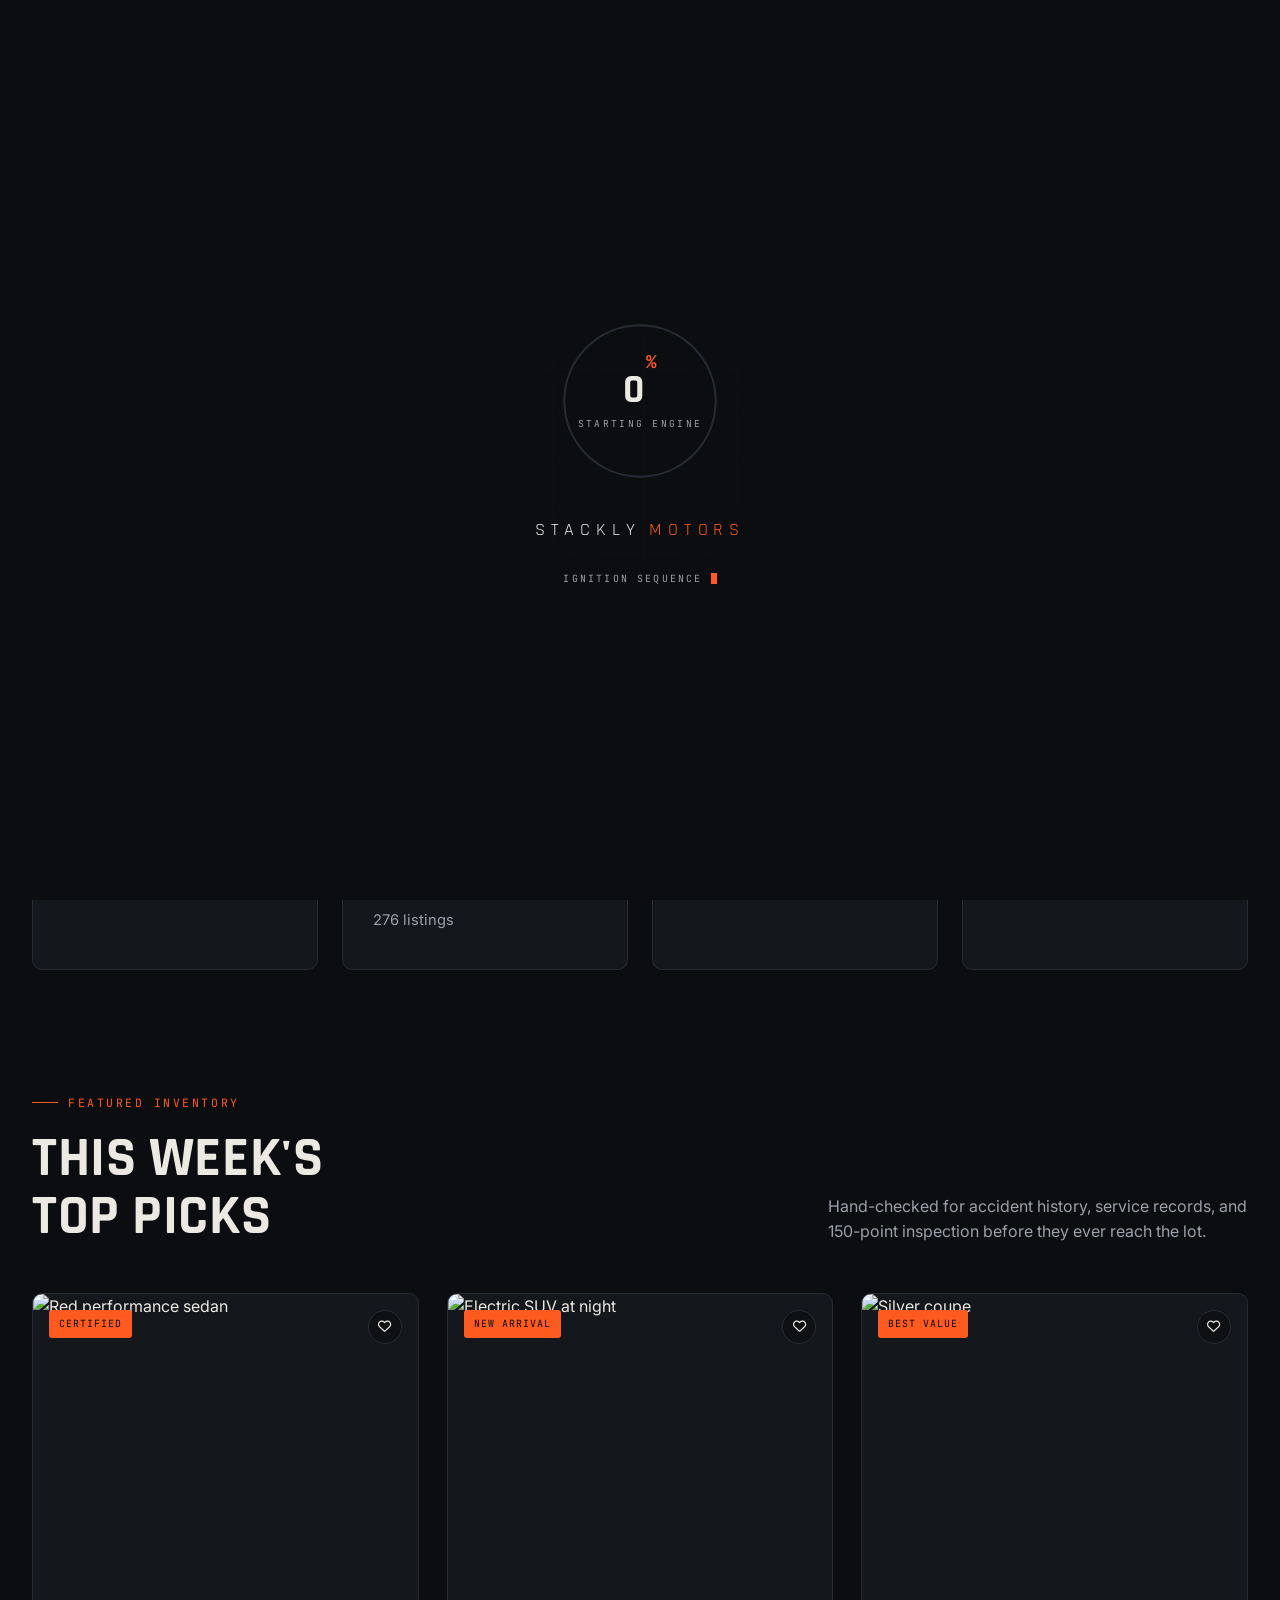
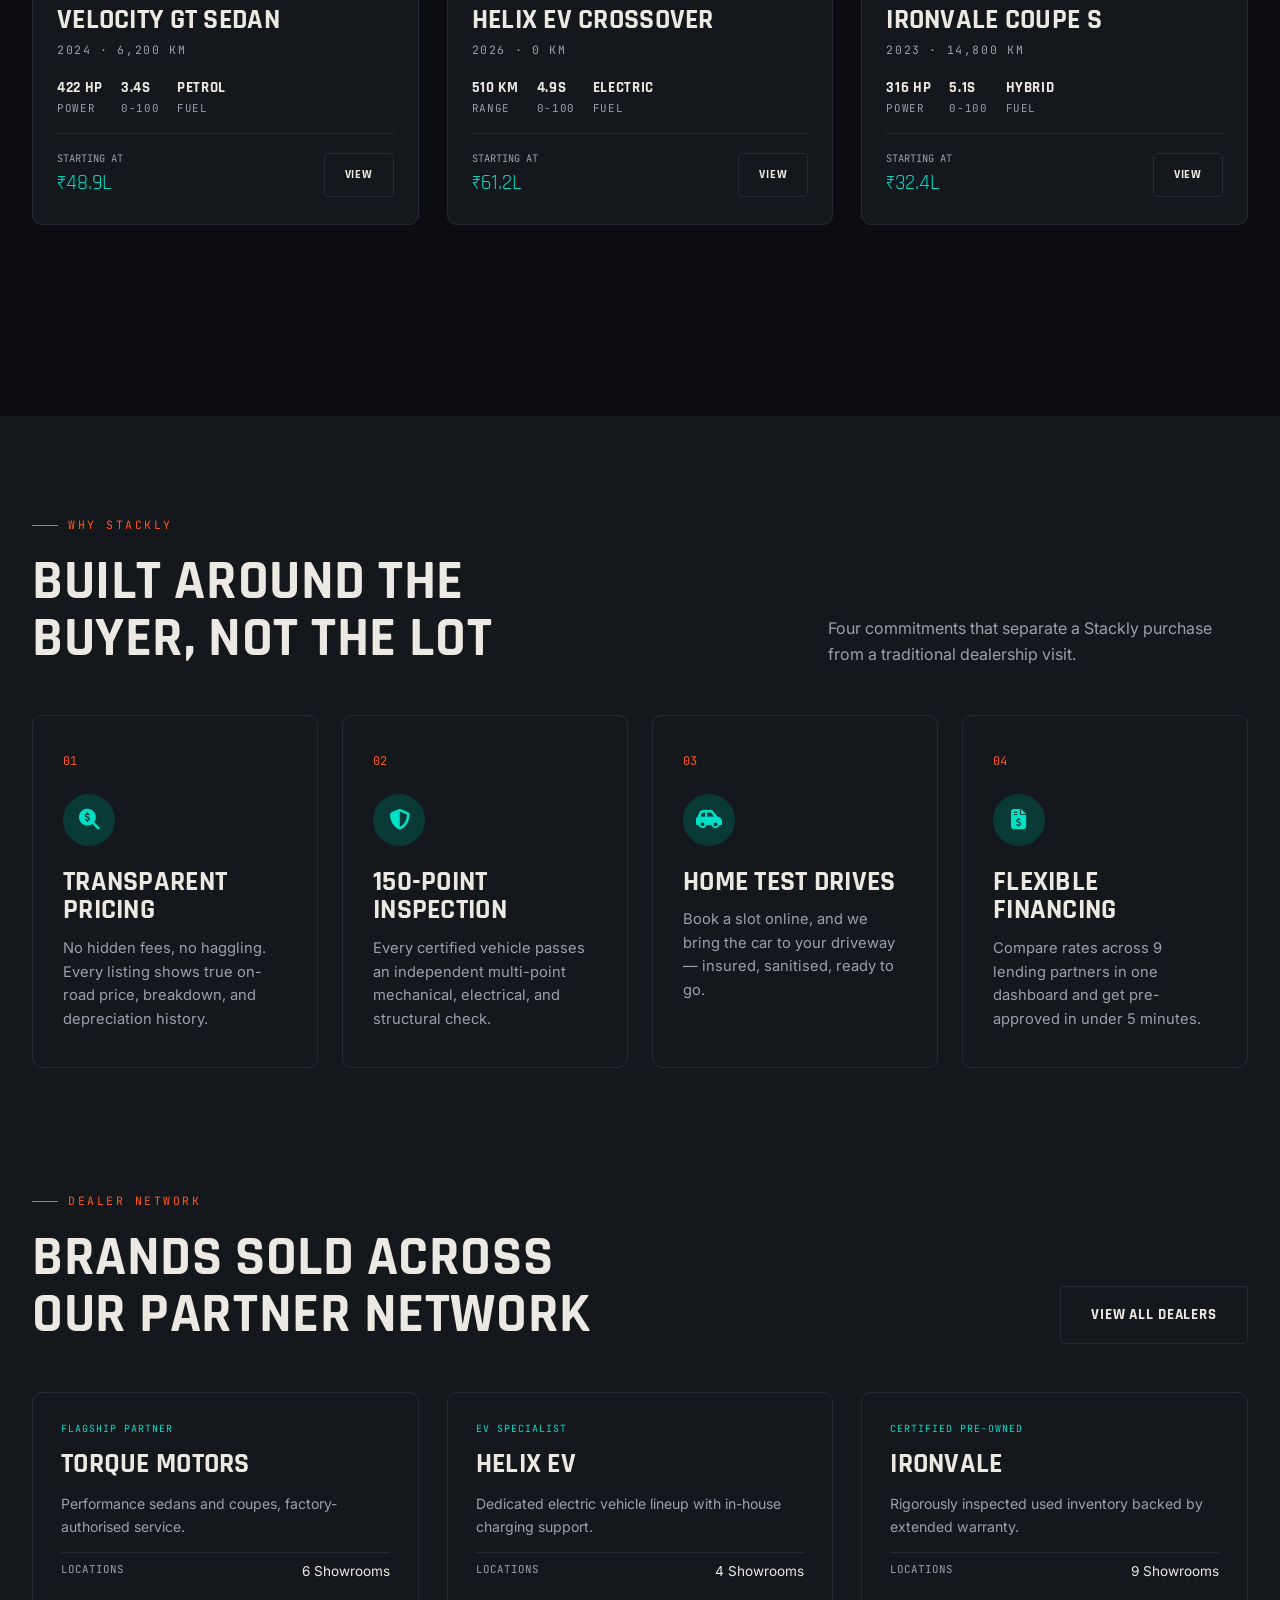
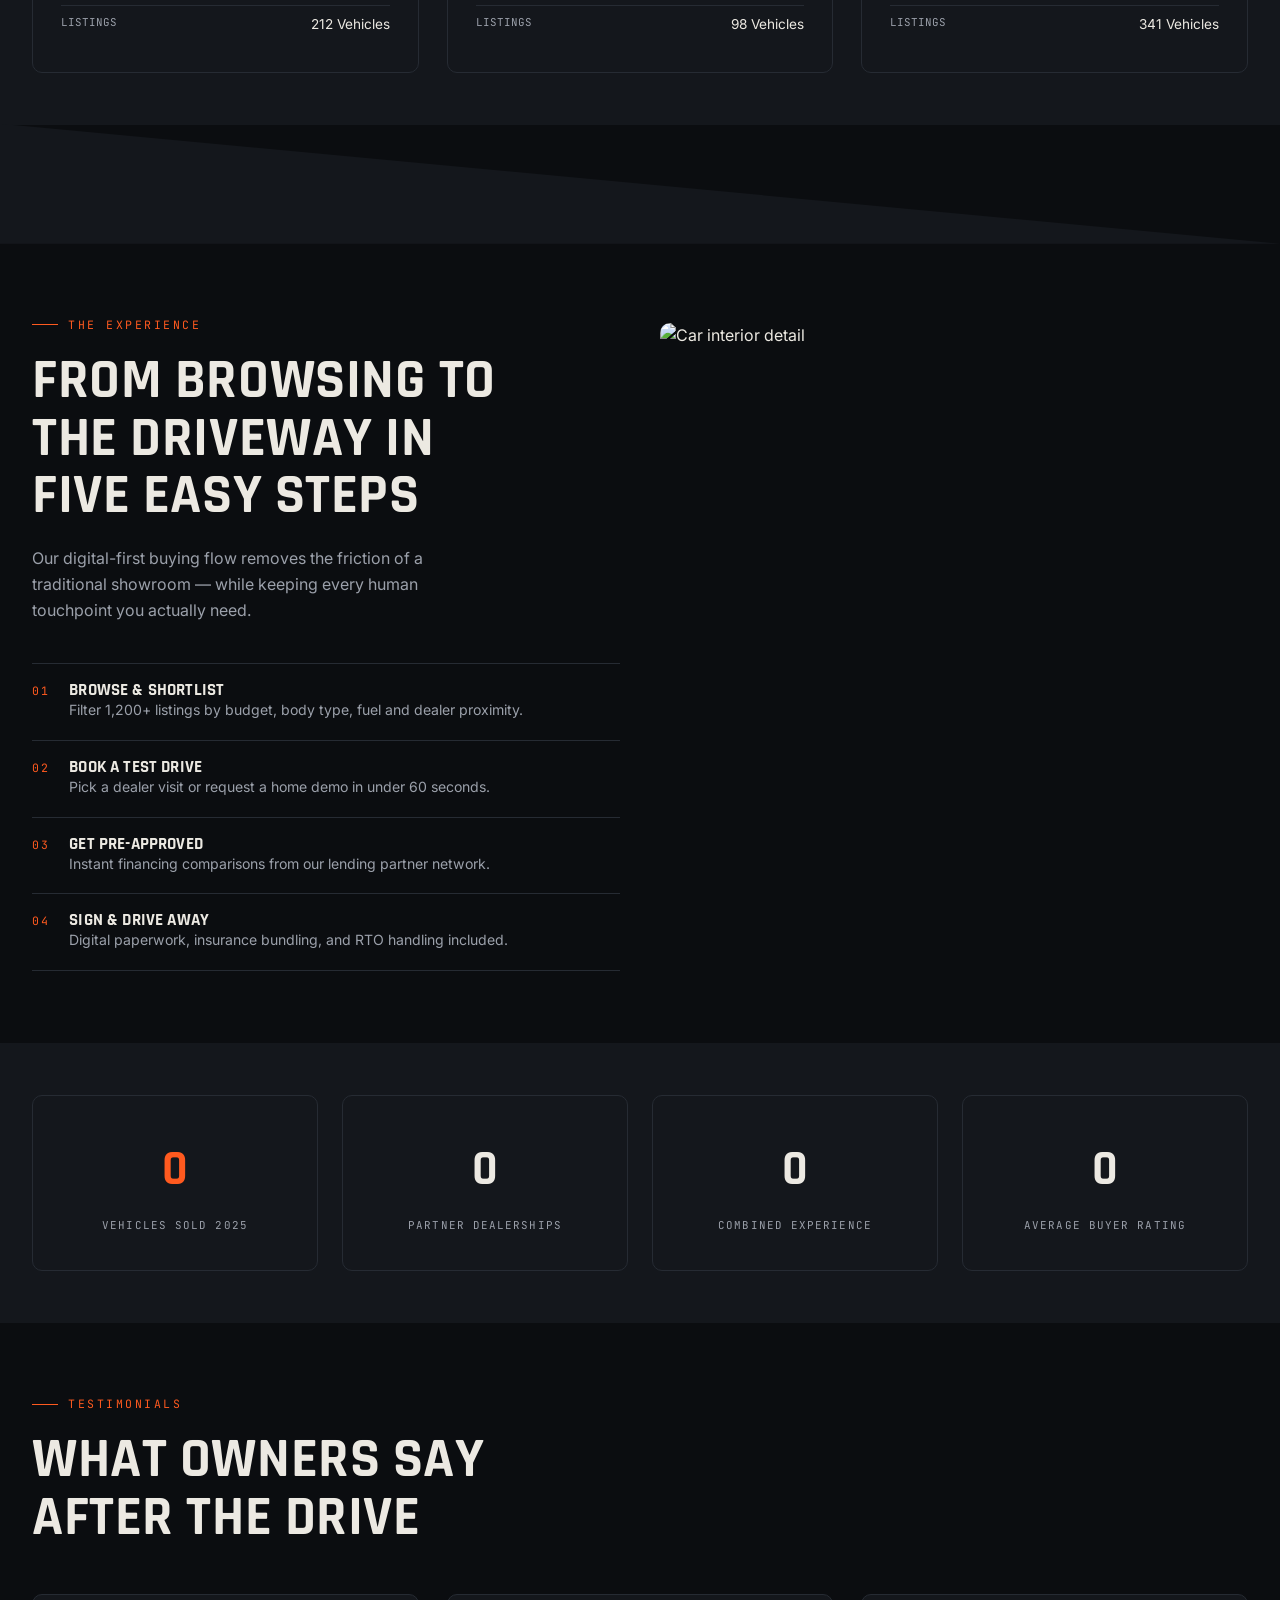
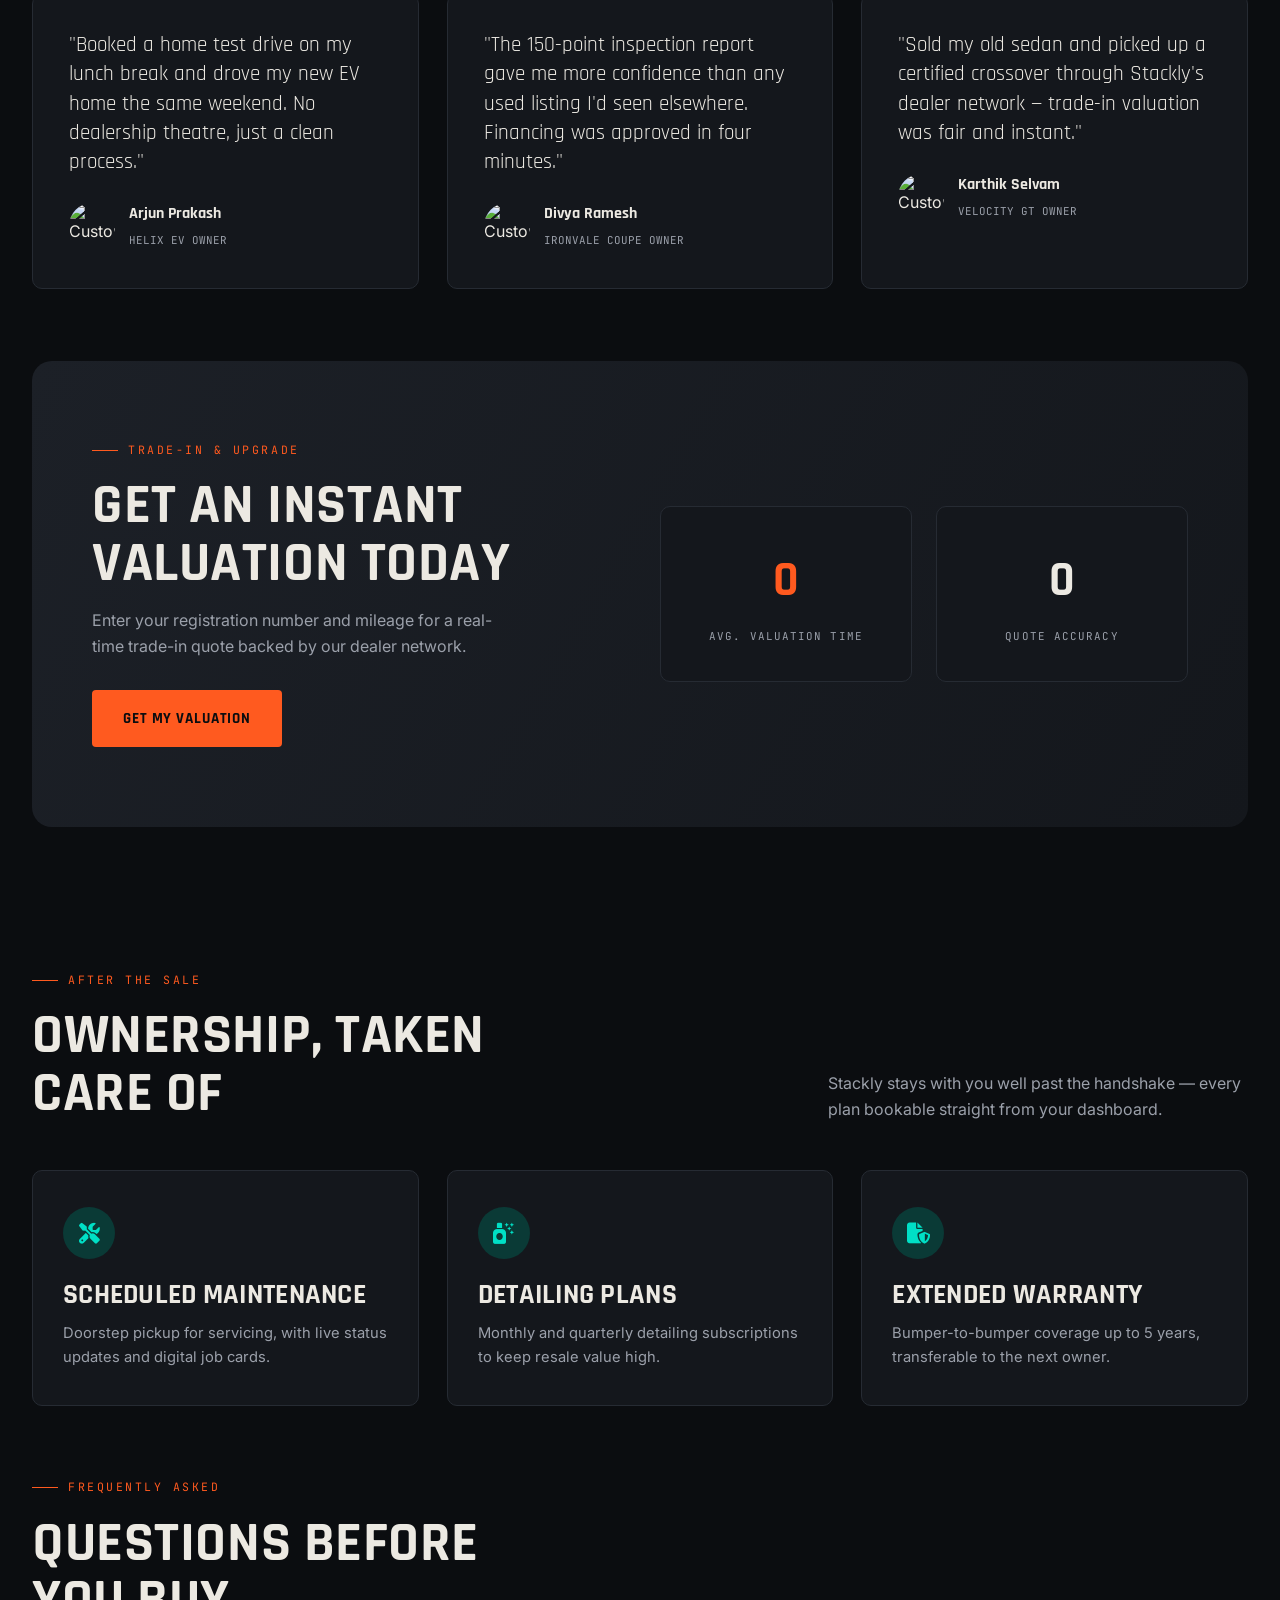
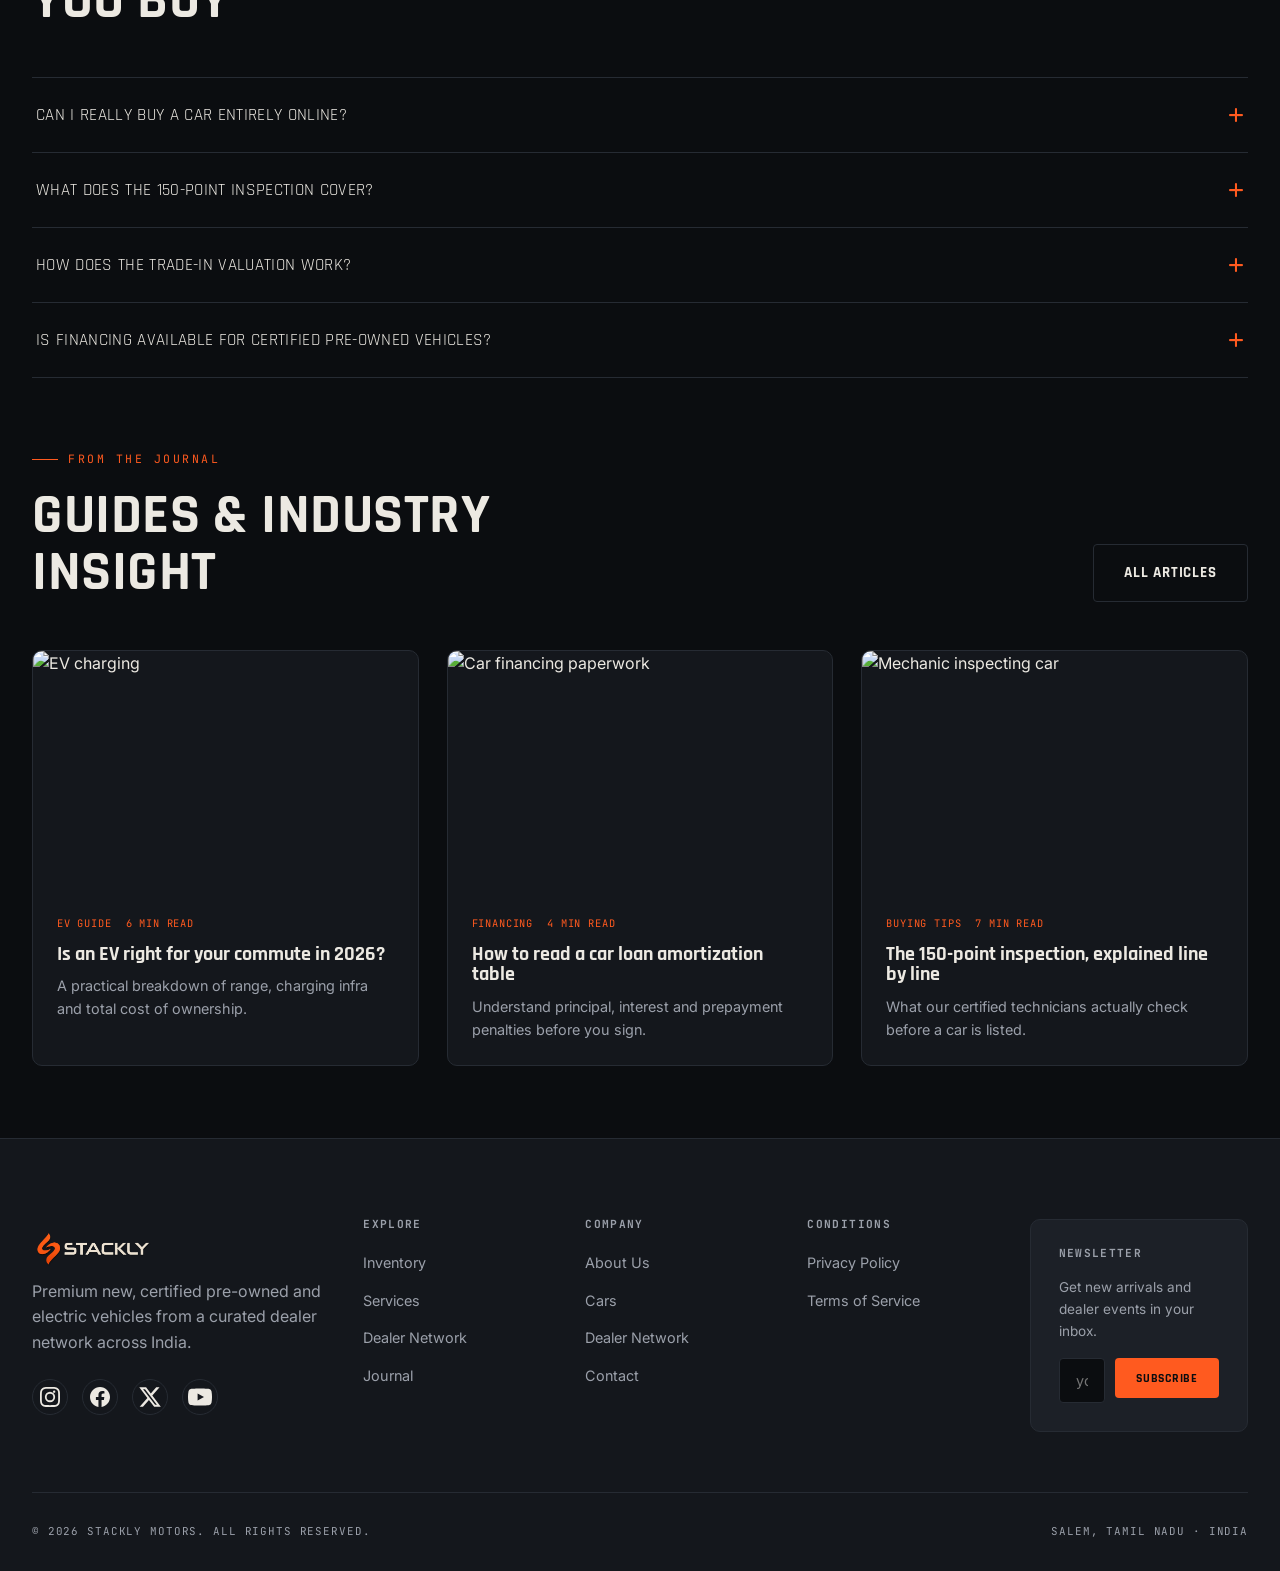
==== commit 6ca42aef: "Added admin dashboard and updated website" ====
--- a/index.html
+++ b/index.html
@@ -129,39 +129,16 @@
 .nav-toggle span{ position:absolute; left:0; width:100%; height:2px; background:var(--paper); transition:all .3s var(--ease); }
 .nav-toggle span:nth-child(1){ top:0; } .nav-toggle span:nth-child(2){ top:9px; } .nav-toggle span:nth-child(3){ top:18px; }
 
-/* ---------- Hero ---------- */
-.hero{
-  min-height:78vh; position:relative; display:flex; align-items:flex-end;
-  padding:130px 0 70px; overflow:hidden;
-}
-.hero-bg{ position:absolute; inset:0; z-index:0; }
-.hero-bg img{ width:100%; height:100%; object-fit:cover; opacity:0.55; }
-.hero-bg::after{
-  content:''; position:absolute; inset:0;
-  background:linear-gradient(180deg, rgba(11,13,16,0.35) 0%, rgba(11,13,16,0.55) 55%, var(--ink) 100%);
-}
-.hero-grid{ position:absolute; inset:0; z-index:0; opacity:0.15;
-  background-image:linear-gradient(var(--line) 1px, transparent 1px), linear-gradient(90deg, var(--line) 1px, transparent 1px);
-  background-size:60px 60px; mask-image:linear-gradient(180deg, black, transparent 75%);
-}
-.hero-content{ position:relative; z-index:2; width:100%; }
-.hero-title{ overflow:hidden; }
-.hero-title .line{ display:block; overflow:hidden; }
-.hero-title .line span{ display:inline-block; will-change:transform; }
-.hero-sub{ max-width:520px; margin-top:26px; font-size:1.05rem; }
-.hero-actions{ display:flex; gap:16px; margin-top:40px; flex-wrap:wrap; }
-.hero-meta{
-  display:flex; gap:48px; margin-top:90px; padding-top:28px; border-top:1px solid var(--line); flex-wrap:wrap;
-}
-.hero-meta .stat b{ font-family:var(--f-display); font-size:2rem; display:block; color:var(--paper); }
-.hero-meta .stat span{ font-family:var(--f-mono); font-size:0.7rem; text-transform:uppercase; letter-spacing:0.12em; color:var(--paper-dim); }
-.scroll-cue{
-  position:absolute; right:40px; bottom:40px; z-index:2; display:flex; flex-direction:column; align-items:center; gap:10px;
-  font-family:var(--f-mono); font-size:0.65rem; letter-spacing:0.2em; color:var(--paper-dim); text-transform:uppercase;
-}
-.scroll-cue .line{ width:1px; height:50px; background:var(--line); position:relative; overflow:hidden; }
-.scroll-cue .line::after{ content:''; position:absolute; top:-50%; left:0; width:100%; height:50%; background:var(--ignition); animation:scrollcue 1.8s ease-in-out infinite; }
-@keyframes scrollcue{ 0%{ top:-50%; } 100%{ top:100%; } }
+/* ---------- Mobile nav close button ---------- */
+.nav-close{
+  display:none;
+  width:40px; height:40px;
+  align-items:center; justify-content:center;
+  background:none; border:1px solid var(--line); border-radius:50%;
+  color:var(--paper); font-size:1.15rem;
+  transition:border-color .3s, color .3s, transform .3s var(--ease);
+}
+.nav-close:hover{ border-color:var(--ignition); color:var(--ignition); transform:rotate(90deg); }
 
 /* ---------- Marquee ---------- */
 .marquee-strip{ border-top:1px solid var(--line); border-bottom:1px solid var(--line); padding:26px 0; overflow:hidden; background:var(--ink-2); }
@@ -293,40 +270,37 @@
 .social-row a:hover{ border-color:var(--ignition); color:var(--ignition); }
 
 /* ---------- Preloader (car dealership themed) ---------- */
-.preloader{ position:fixed; inset:0; z-index:9999; background:var(--ink); display:flex; flex-direction:column; align-items:center; justify-content:center; gap:26px; }
-.preloader-scene{ position:relative; width:300px; height:120px; }
-.preloader-road{
-  position:absolute; bottom:20px; left:0; right:0; height:3px;
-  background-image:repeating-linear-gradient(90deg, var(--line) 0 18px, transparent 18px 36px);
-  animation: roadmove 0.55s linear infinite;
-}
-.preloader-road::before{
-  content:''; position:absolute; left:0; right:0; top:-1px; height:1px; background:var(--line); opacity:0.4;
-}
-@keyframes roadmove{ from{ background-position:0 0; } to{ background-position:-72px 0; } }
-.preloader-glow{
-  position:absolute; bottom:6px; left:50%; width:170px; height:22px; transform:translateX(-50%);
-  background:radial-gradient(ellipse at center, rgba(255,90,31,0.35) 0%, transparent 70%);
-  filter:blur(4px); animation: glowpulse 0.9s ease-in-out infinite;
-}
-@keyframes glowpulse{ 0%,100%{ opacity:0.5; transform:translateX(-50%) scaleX(0.92); } 50%{ opacity:0.95; transform:translateX(-50%) scaleX(1.05); } }
-.preloader-car{
-  position:absolute; bottom:20px; left:50%; width:150px; transform:translateX(-50%);
-  animation: carbob 0.5s ease-in-out infinite alternate;
-  filter:drop-shadow(0 10px 12px rgba(0,0,0,0.5));
-}
-@keyframes carbob{ from{ transform:translateX(-50%) translateY(0); } to{ transform:translateX(-50%) translateY(-4px); } }
-.preloader-car .wheel{ transform-box:fill-box; transform-origin:center; animation:wheelspin 0.4s linear infinite; }
-@keyframes wheelspin{ to{ transform:rotate(360deg); } }
-.preloader-car .headlight-beam{ animation:beampulse 0.9s ease-in-out infinite; transform-box:fill-box; transform-origin:center; }
-@keyframes beampulse{ 0%,100%{ opacity:0.35; } 50%{ opacity:0.9; } }
-.preloader-text{ display:flex; flex-direction:column; align-items:center; gap:8px; }
-.preloader .word{ font-family:var(--f-display); font-size:1.1rem; letter-spacing:0.3em; text-transform:uppercase; color:var(--paper-dim); }
-.preloader-status{ font-family:var(--f-mono); font-size:0.68rem; letter-spacing:0.14em; text-transform:uppercase; color:var(--paper-dim); display:flex; gap:8px; align-items:center; }
-.preloader-status .preloader-pct{ color:var(--ignition); }
-.preloader .bar{ width:220px; height:2px; background:var(--line); overflow:hidden; }
-.preloader .bar i{ display:block; width:0%; height:100%; background:var(--ignition); }
-
+.preloader{
+    position:fixed; inset:0; z-index:9999; background:var(--ink);
+    display:flex; flex-direction:column; align-items:center; justify-content:center;
+    gap:26px; overflow:hidden; min-height:100vh;
+  }
+  .preloader::before{
+    content:''; position:absolute; inset:0; opacity:0.09;
+    background-image:linear-gradient(var(--line) 1px, transparent 1px), linear-gradient(90deg, var(--line) 1px, transparent 1px);
+    background-size:46px 46px; mask-image:radial-gradient(circle at 50% 50%, black, transparent 72%);
+  }
+
+  .gauge{ position:relative; width:176px; height:176px; }
+  .gauge svg{ width:100%; height:100%; transform:rotate(-90deg); overflow:visible; }
+  .gauge-track{ fill:none; stroke:var(--line); stroke-width:2.4; }
+  .gauge-fill{
+    fill:none; stroke:var(--ignition); stroke-width:2.4; stroke-linecap:round;
+    stroke-dasharray:540.35; stroke-dashoffset:540.35;
+    filter:drop-shadow(0 0 9px rgba(255,90,31,0.6));
+  }
+  .gauge-ticks{ position:absolute; inset:0; }
+  .gauge-ticks i{ position:absolute; left:50%; top:0; width:1px; height:8px; background:var(--line); transform-origin:0 88px; }
+  .gauge-center{ position:absolute; inset:0; display:flex; flex-direction:column; align-items:center; justify-content:center; gap:5px; }
+  .gauge-pct{ font-family:var(--f-display); font-weight:700; font-size:2.5rem; color:var(--paper); line-height:1; letter-spacing:0.01em; }
+  .gauge-pct sup{ position:relative; font-family:var(--f-mono); font-size:1.1rem; color:var(--ignition); top:-1.1em; margin-left:2px; }
+  .gauge-center .lbl{ font-family:var(--f-mono); font-size:0.6rem; letter-spacing:0.24em; text-transform:uppercase; color:var(--paper-dim); }
+
+  .preloader-word{ font-family:var(--f-display); font-size:1.15rem; letter-spacing:0.32em; text-transform:uppercase; color:var(--paper); display:flex; gap:8px; }
+  .preloader-word span{ color:var(--ignition); }
+  .preloader-tag{ font-family:var(--f-mono); font-size:0.62rem; letter-spacing:0.22em; text-transform:uppercase; color:var(--paper-dim); }
+  .preloader-tag::after{ content:''; display:inline-block; width:6px; height:11px; background:var(--ignition); margin-left:8px; vertical-align:-2px; animation:cursorblink 0.9s step-end infinite; }
+  @keyframes cursorblink{ 50%{ opacity:0; } }
 /* ---------- Reveal utility ---------- */
 .reveal{ opacity:0; transform:translateY(40px); }
 
@@ -443,7 +417,6 @@
 .team-card .info b{ font-family:var(--f-display); text-transform:uppercase; font-size:1.05rem; }
 .team-card .info span{ font-family:var(--f-mono); font-size:0.68rem; color:var(--paper-dim); text-transform:uppercase; letter-spacing:0.08em; }
 
-
 .footer-newsletter{
   background:var(--ink-3); border:1px solid var(--line); border-radius:var(--radius);
   padding:28px; display:flex; flex-direction:column; gap:16px;
@@ -514,6 +487,7 @@
   .nav-links{ position:fixed; top:0; right:0; height:100vh; width:78%; background:var(--ink-2); flex-direction:column; justify-content:center; padding:40px; gap:28px; transform:translateX(100%); transition:transform .5s var(--ease); border-left:1px solid var(--line); z-index:1100; }
   .nav-links.open{ transform:translateX(0); }
   .nav-toggle{ display:block; }
+  .nav-close{ display:flex; position:absolute; top:24px; right:24px; }
 }
 @media (max-width: 760px){
   .grid-4, .grid-3, .grid-2{ grid-template-columns:1fr; }
@@ -529,48 +503,34 @@
 <body>
 
 <div class="preloader">
-  <div class="preloader-scene">
-    <div class="preloader-glow"></div>
-    <div class="preloader-road"></div>
-    <svg class="preloader-car" viewBox="0 0 200 90" xmlns="http://www.w3.org/2000/svg">
-      <defs>
-        <linearGradient id="beamGrad" x1="0" y1="0" x2="1" y2="0">
-          <stop offset="0%" stop-color="#FF8A50" stop-opacity="0.6"/>
-          <stop offset="100%" stop-color="#FF8A50" stop-opacity="0"/>
-        </linearGradient>
-      </defs>
-      <ellipse class="headlight-beam" cx="188" cy="50" rx="42" ry="12" fill="url(#beamGrad)"/>
-      <path d="M18 58 L30 58 L38 40 Q42 32 52 32 L118 32 Q128 32 134 40 L148 58 L182 58 L182 66 L18 66 Z" fill="#ECE9E2"/>
-      <path d="M52 34 L118 34 Q124 34 128 40 L133 50 L60 50 L56 43 Q54 38 52 34 Z" fill="#0B0D10" opacity="0.55"/>
-      <rect x="18" y="58" width="164" height="6" fill="#FF5A1F" opacity="0.9"/>
-      <circle class="wheel" cx="56" cy="66" r="14" fill="#14171C" stroke="#FF5A1F" stroke-width="3"/>
-      <circle cx="56" cy="66" r="4" fill="#9BA0AA"/>
-      <circle class="wheel" cx="148" cy="66" r="14" fill="#14171C" stroke="#FF5A1F" stroke-width="3"/>
-      <circle cx="148" cy="66" r="4" fill="#9BA0AA"/>
-      <circle cx="184" cy="50" r="4" fill="#FF8A50"/>
+  <div class="gauge">
+    <svg viewBox="0 0 200 200">
+      <circle class="gauge-track" cx="100" cy="100" r="86"></circle>
+      <circle class="gauge-fill" cx="100" cy="100" r="86"></circle>
     </svg>
-  </div>
-  <div class="preloader-text">
-    <span class="word">STACKLY MOTORS</span>
-    <span class="preloader-status">Starting the engine <span class="preloader-pct">0%</span></span>
-  </div>
-  <div class="bar"><i></i></div>
+    <div class="gauge-ticks" id="gaugeTicks"></div>
+    <div class="gauge-center">
+      <span class="gauge-pct"><span id="gaugeNum">0</span><sup>%</sup></span>
+      <span class="lbl">Starting Engine</span>
+    </div>
+  </div>
+  <div class="preloader-word">STACKLY<span>MOTORS</span></div>
+  <div class="preloader-tag mono">Ignition Sequence</div>
 </div>
 
 <header class="nav">
   <a href="index.html" class="nav-logo"><img src="./assets/stackly-removebg-preview.png" alt="" style="height: 60px; width: 120px;"></a>
   <nav class="nav-links">
+    <button class="nav-close" aria-label="Close menu"><i class="fa-solid fa-xmark"></i></button>
     <a href="index.html" class="active">Home</a>
     <a href="about.html">About</a>
     <a href="services.html">Services</a>
     <a href="cars.html">Cars</a>
     <a href="dealers.html">Dealers</a>
-    <!-- <a href="blog.html">Blog</a> -->
     <a href="contact.html">Contact</a>
   </nav>
   <div class="nav-cta">
     <a href="login.html" class="btn btn-ghost btn-sm">Login</a>
-    <!-- <a href="cars.html" class="btn btn-primary btn-sm">Browse Cars</a> -->
     <button class="nav-toggle"><span></span><span></span><span></span></button>
   </div>
 </header>
@@ -996,10 +956,29 @@
         <a href="index.html" class="nav-logo"><img src="./assets/stackly-removebg-preview.png" alt="" style="height: 60px; width: 120px;"></a>
         <p>Premium new, certified pre-owned and electric vehicles from a curated dealer network across India.</p>
         <div class="social-row" style="margin-top:24px;">
-          <a href="#"><i class="fa-brands fa-instagram"></i></a>
-          <a href="#"><i class="fa-brands fa-facebook-f"></i></a>
-          <a href="#"><i class="fa-brands fa-x-twitter"></i></a>
-          <a href="#"><i class="fa-brands fa-youtube"></i></a>
+          <a href="error.html" aria-label="Instagram">
+            <svg xmlns="http://www.w3.org/2000/svg" viewBox="0 0 24 24" width="24" height="24" fill="currentColor">
+              <path d="M12 2c-2.72 0-3.06.01-4.12.06-1.06.05-1.79.22-2.43.47-.66.26-1.22.6-1.77 1.16-.56.55-.9 1.11-1.16 1.77-.25.64-.42 1.37-.47 2.43C2.01 8.94 2 9.28 2 12s.01 3.06.06 4.12c.05 1.06.22 1.79.47 2.43.26.66.6 1.22 1.16 1.77.55.56 1.11.9 1.77 1.16.64.25 1.37.42 2.43.47C8.94 21.99 9.28 22 12 22s3.06-.01 4.12-.06c1.06-.05 1.79-.22 2.43-.47.66-.26 1.22-.6 1.77-1.16.56-.55.9-1.11 1.16-1.77.25-.64.42-1.37.47-2.43.05-1.06.06-1.4.06-4.12s-.01-3.06-.06-4.12c-.05-1.06-.22-1.79-.47-2.43-.26-.66-.6-1.22-1.16-1.77-.55-.56-1.11-.9-1.77-1.16-.64-.25-1.37-.42-2.43-.47C15.06 2.01 14.72 2 12 2zm0 1.8c2.67 0 2.99.01 4.04.06.98.04 1.5.21 1.85.34.47.18.8.4 1.15.75.35.35.57.68.75 1.15.13.36.3.87.34 1.85.05 1.05.06 1.37.06 4.04s-.01 2.99-.06 4.04c-.04.98-.21 1.5-.34 1.85-.18.47-.4.8-.75 1.15-.35.35-.68.57-1.15.75-.36.13-.87.3-1.85.34-1.05.05-1.37.06-4.04.06s-2.99-.01-4.04-.06c-.98-.04-1.5-.21-1.85-.34-.47-.18-.8-.4-1.15-.75-.35-.35-.57-.68-.75-1.15-.13-.36-.3-.87-.34-1.85C3.81 14.99 3.8 14.67 3.8 12s.01-2.99.06-4.04c.04-.98.21-1.5.34-1.85.18-.47.4-.8.75-1.15.35-.35.68-.57 1.15-.75.36-.13.87-.3 1.85-.34C9.01 3.81 9.33 3.8 12 3.8zm0 3.05a5.15 5.15 0 1 0 0 10.3 5.15 5.15 0 0 0 0-10.3zm0 8.5a3.35 3.35 0 1 1 0-6.7 3.35 3.35 0 0 1 0 6.7zm5.35-8.7a1.2 1.2 0 1 1-2.4 0 1.2 1.2 0 0 1 2.4 0z"/>
+            </svg>
+          </a>
+
+          <a href="error.html" aria-label="Facebook">
+            <svg xmlns="http://www.w3.org/2000/svg" viewBox="0 0 24 24" width="24" height="24" fill="currentColor">
+              <path d="M22 12.06C22 6.5 17.52 2 12 2S2 6.5 2 12.06c0 5.02 3.66 9.18 8.44 9.94v-7.03H7.9v-2.91h2.54V9.85c0-2.51 1.49-3.9 3.77-3.9 1.09 0 2.24.2 2.24.2v2.46h-1.26c-1.24 0-1.63.78-1.63 1.57v1.88h2.78l-.44 2.91h-2.34V22c4.78-.76 8.44-4.92 8.44-9.94z"/>
+            </svg>
+          </a>
+
+          <a href="error.html" aria-label="X (Twitter)">
+            <svg xmlns="http://www.w3.org/2000/svg" viewBox="0 0 24 24" width="24" height="24" fill="currentColor">
+              <path d="M18.24 2.25h3.31l-7.23 8.26 8.5 11.24h-6.66l-5.22-6.83-5.97 6.83H1.66l7.73-8.84L1.25 2.25h6.83l4.72 6.24 5.44-6.24zm-1.16 17.52h1.83L7.02 4.13H5.06l12.02 15.64z"/>
+            </svg>
+          </a>
+
+          <a href="error.html" aria-label="YouTube">
+            <svg xmlns="http://www.w3.org/2000/svg" viewBox="0 0 24 24" width="24" height="24" fill="currentColor">
+              <path d="M23.5 6.19a3.02 3.02 0 0 0-2.12-2.14C19.5 3.5 12 3.5 12 3.5s-7.5 0-9.38.55A3.02 3.02 0 0 0 .5 6.19 31.6 31.6 0 0 0 0 12a31.6 31.6 0 0 0 .5 5.81 3.02 3.02 0 0 0 2.12 2.14C4.5 20.5 12 20.5 12 20.5s7.5 0 9.38-.55a3.02 3.02 0 0 0 2.12-2.14A31.6 31.6 0 0 0 24 12a31.6 31.6 0 0 0-.5-5.81zM9.6 15.6V8.4l6.4 3.6-6.4 3.6z"/>
+            </svg>
+          </a>
         </div>
       </div>
       <div><h4>Explore</h4><ul>
@@ -1010,15 +989,13 @@
       </ul></div>
       <div><h4>Company</h4><ul>
         <li><a href="about.html">About Us</a></li>
-        <li><a href="contact.html">Careers</a></li>
-        <li><a href="contact.html">Press</a></li>
+        <li><a href="cars.html">Cars</a></li>
+        <li><a href="dealers.html">Dealer Network</a></li>
         <li><a href="contact.html">Contact</a></li>
       </ul></div>
-      <div><h4>Account</h4><ul>
-        <li><a href="login.html">Sign In</a></li>
-        <li><a href="user-dashboard.html">My Dashboard</a></li>
-        <li><a href="admin-dashboard.html">Admin Portal</a></li>
-        <li><a href="contact.html">Support</a></li>
+      <div><h4>Conditions</h4><ul>
+        <li><a href="error.html">Privacy Policy</a></li>
+        <li><a href="error.html">Terms of Service</a></li>
       </ul></div>
       <div class="footer-newsletter">
   <h4 style="margin-bottom:2px;">Newsletter</h4>
@@ -1032,7 +1009,6 @@
   </form>
 </div>
 
-<!-- place right after </footer> -->
 <div class="success-overlay" id="newsletterSuccessOverlay">
   <div class="success-modal">
     <div class="ic"><i class="fa-solid fa-check"></i></div>
@@ -1059,25 +1035,43 @@
   /* ---------------- Preloader ---------------- */
   const preloader = document.querySelector('.preloader');
   if (preloader) {
-    const bar = preloader.querySelector('.bar i');
-    const pct = preloader.querySelector('.preloader-pct');
-    const pctObj = { val: 0 };
+
+    // build tick marks around the gauge
+    const ticksWrap = document.getElementById('gaugeTicks');
+    if (ticksWrap) {
+      const total = 28;
+      for (let i = 0; i < total; i++) {
+        const t = document.createElement('i');
+        const angle = -132 + (264 * i) / (total - 1);
+        t.style.transform = `rotate(${angle}deg)`;
+        ticksWrap.appendChild(t);
+      }
+    }
+
+    const fill = preloader.querySelector('.gauge-fill');
+    const numEl = document.getElementById('gaugeNum');
+    const circumference = 540.35;
+    const counter = { val: 0 };
+
     const tl = gsap.timeline({
       onComplete: () => {
         gsap.to(preloader, {
-          yPercent: -100, duration: 0.9, ease: 'power4.inOut',
-          onComplete: () => preloader.remove()
+          yPercent: -100, duration: 0.9, ease: 'power4.inOut', delay: 0.15,
+          onComplete: () => {
+            preloader.remove();
+            runIntro();
+          }
         });
-        runIntro();
       }
     });
-    tl.to(bar, { width: '100%', duration: 1.1, ease: 'power2.inOut' }, 0);
-    tl.to(pctObj, {
-      val: 100, duration: 1.1, ease: 'power2.inOut',
-      onUpdate: () => { if (pct) pct.textContent = Math.round(pctObj.val) + '%'; }
-    }, 0);
-  } else {
-    runIntro();
+
+    tl.to(counter, {
+      val: 100, duration: 1.6, ease: 'power2.inOut',
+      onUpdate: () => {
+        numEl.textContent = Math.round(counter.val);
+        fill.style.strokeDashoffset = circumference * (1 - counter.val / 100);
+      }
+    });
   }
 
   /* ---------------- Split hero title into lines/words for reveal ---------------- */
@@ -1116,10 +1110,37 @@
   /* ---------------- Mobile nav toggle ---------------- */
   const navToggle = document.querySelector('.nav-toggle');
   const navLinks = document.querySelector('.nav-links');
+  const navClose = document.querySelector('.nav-close');
+
+  function openNav() {
+    navLinks.classList.add('open');
+    navToggle.classList.add('open');
+    document.body.style.overflow = 'hidden';
+  }
+  function closeNav() {
+    navLinks.classList.remove('open');
+    navToggle.classList.remove('open');
+    document.body.style.overflow = '';
+  }
+
   if (navToggle && navLinks) {
     navToggle.addEventListener('click', () => {
-      navLinks.classList.toggle('open');
-      navToggle.classList.toggle('open');
+      if (navLinks.classList.contains('open')) {
+        closeNav();
+      } else {
+        openNav();
+      }
+    });
+  }
+
+  if (navClose && navLinks) {
+    navClose.addEventListener('click', closeNav);
+  }
+
+  // close nav when a nav link is tapped
+  if (navLinks) {
+    navLinks.querySelectorAll('a').forEach(link => {
+      link.addEventListener('click', closeNav);
     });
   }
 
@@ -1219,7 +1240,7 @@
     });
   });
 
-  /* ---------------- Team card entrance (dealer/testi/blog cards are already animated as grid-3 children above — animating them again here caused conflicting opacity tweens that left some cards permanently invisible) ---------------- */
+  /* ---------------- Team card entrance ---------------- */
   gsap.utils.toArray('.team-card').forEach(el => {
     gsap.from(el, {
       opacity: 0, y: 40, duration: 0.8, ease: 'power3.out',
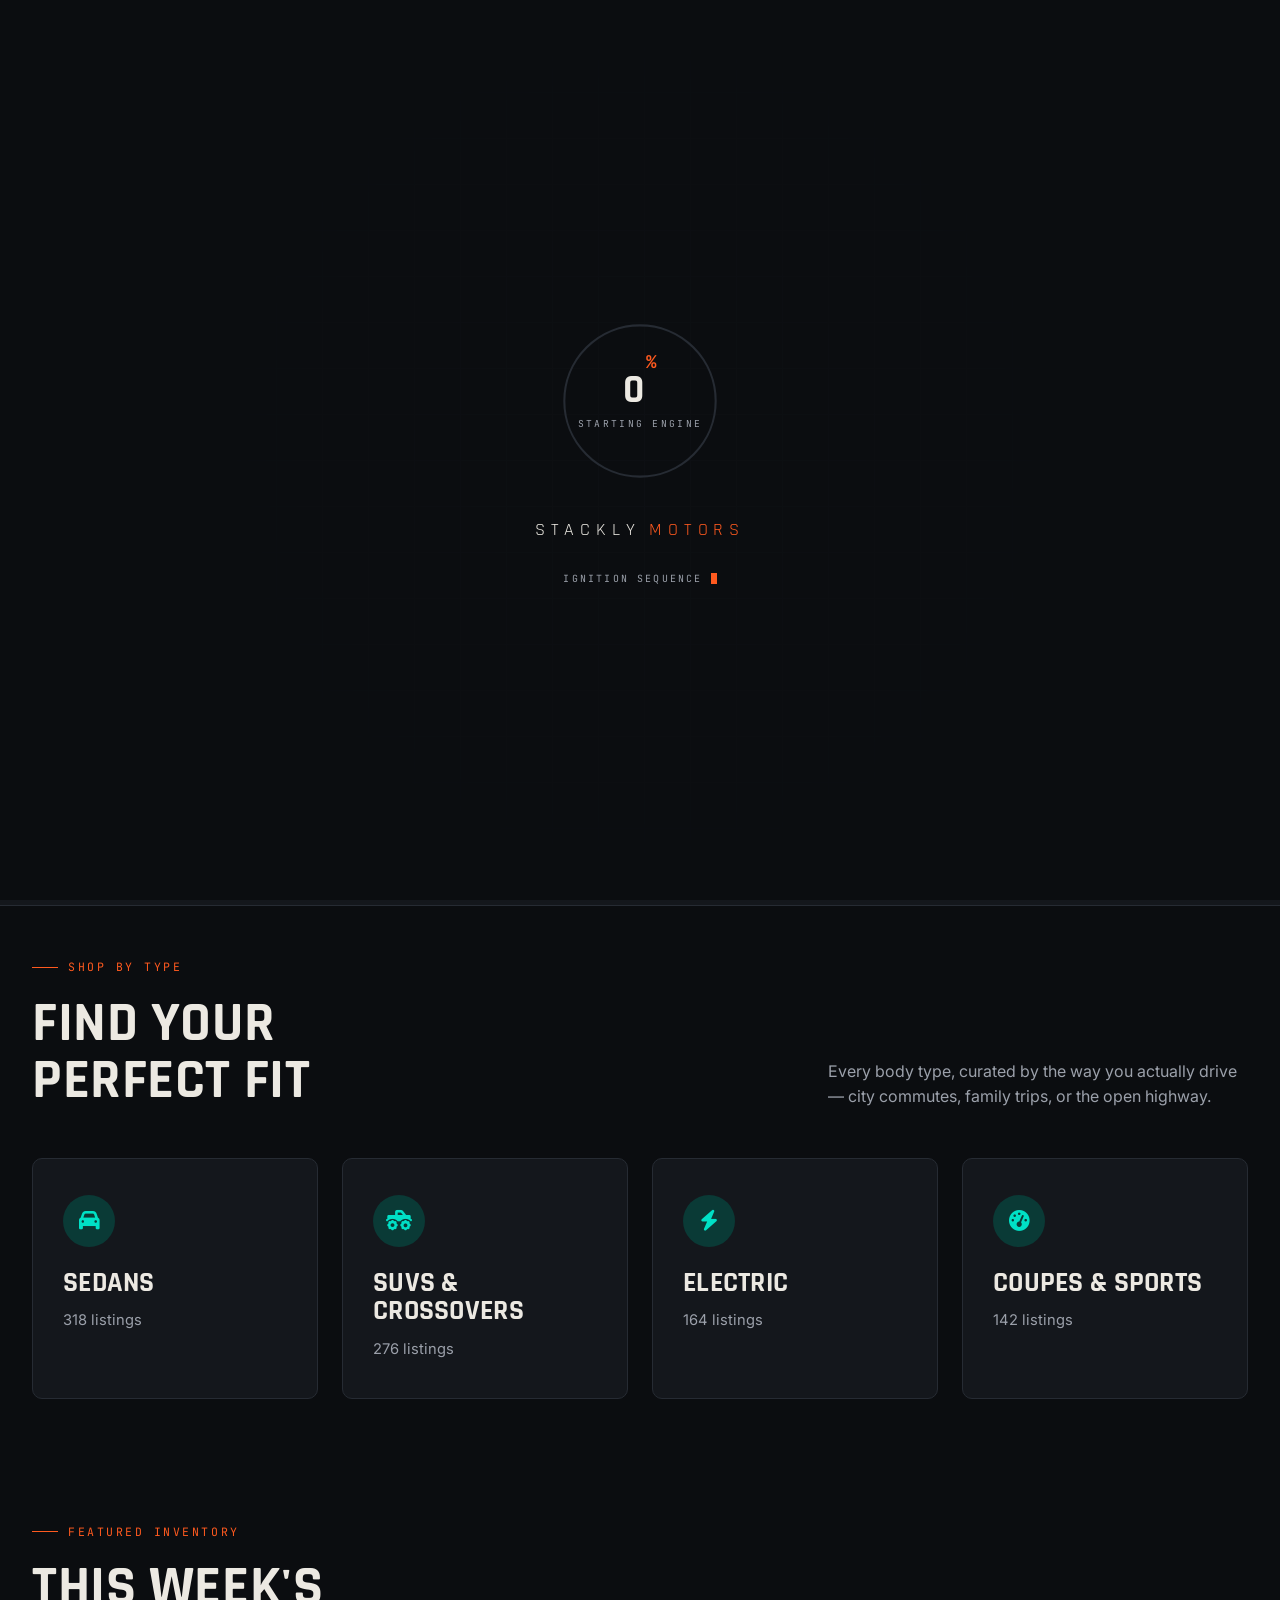
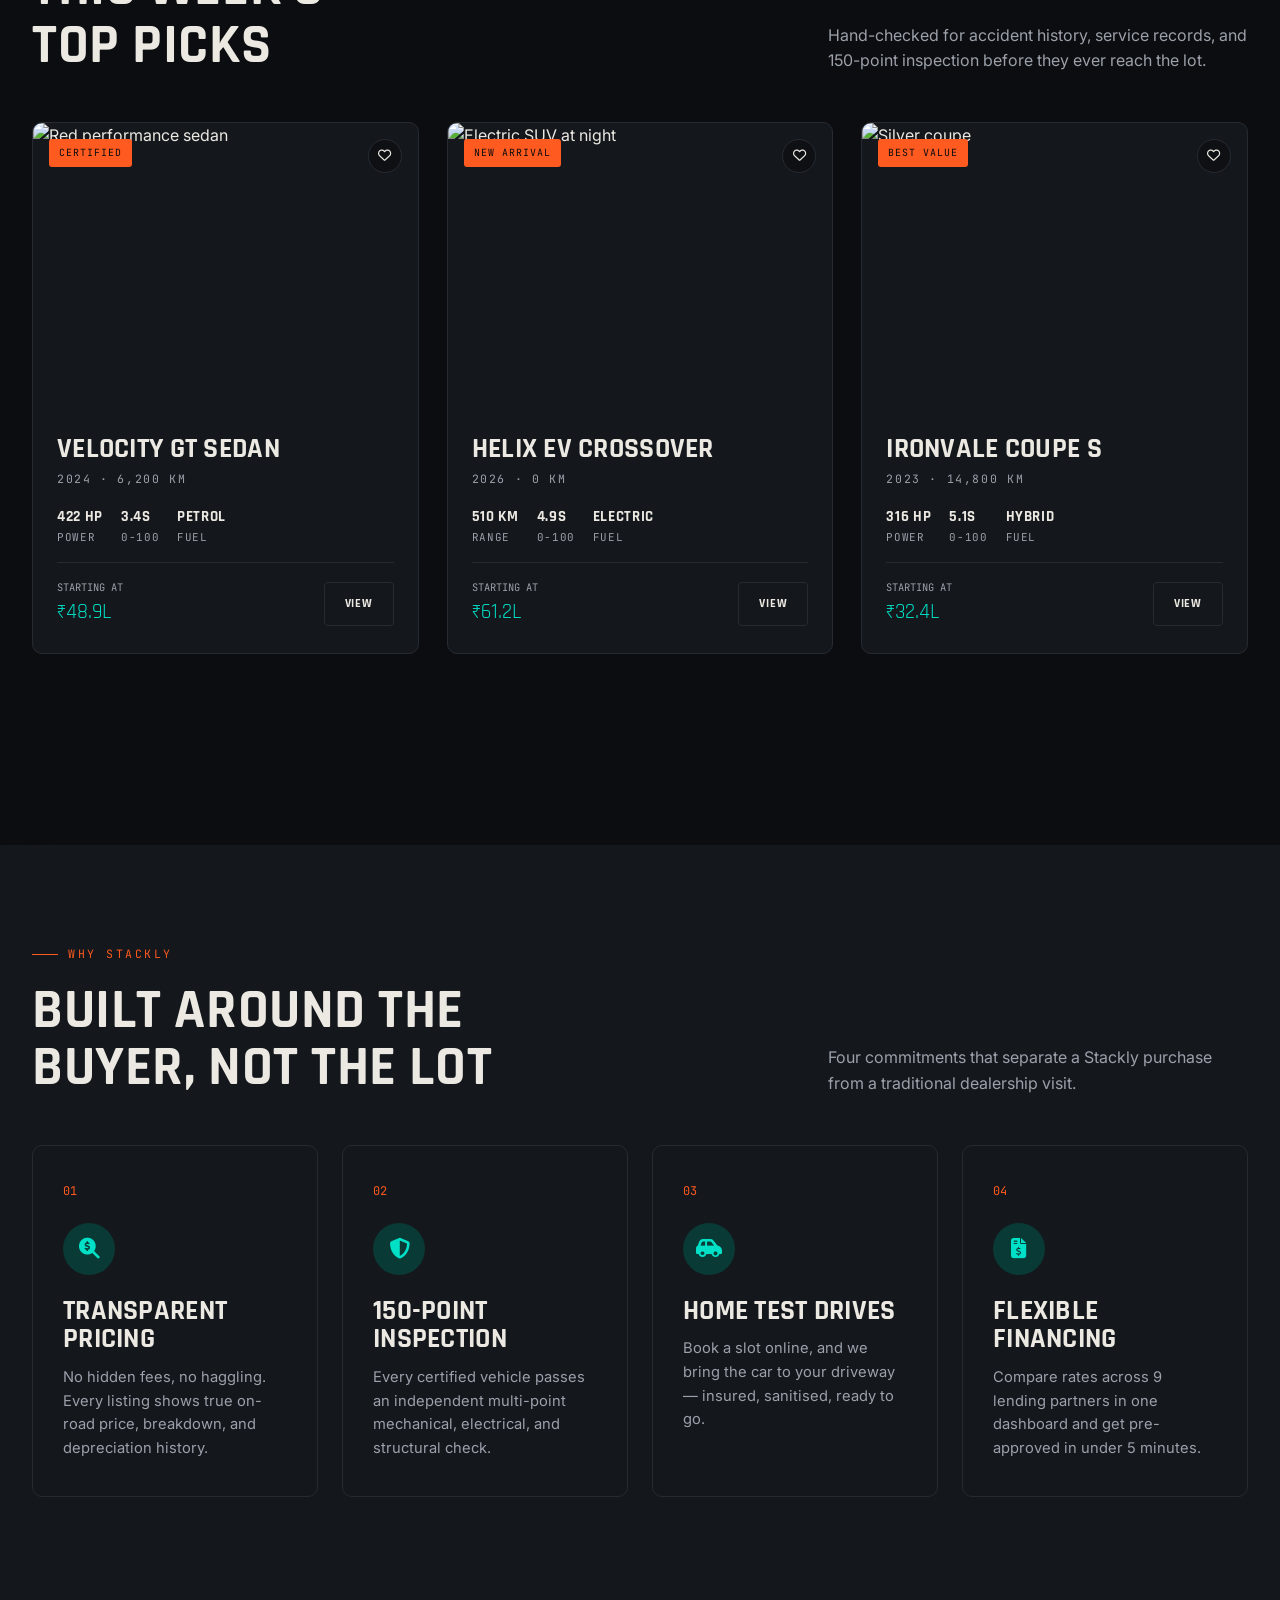
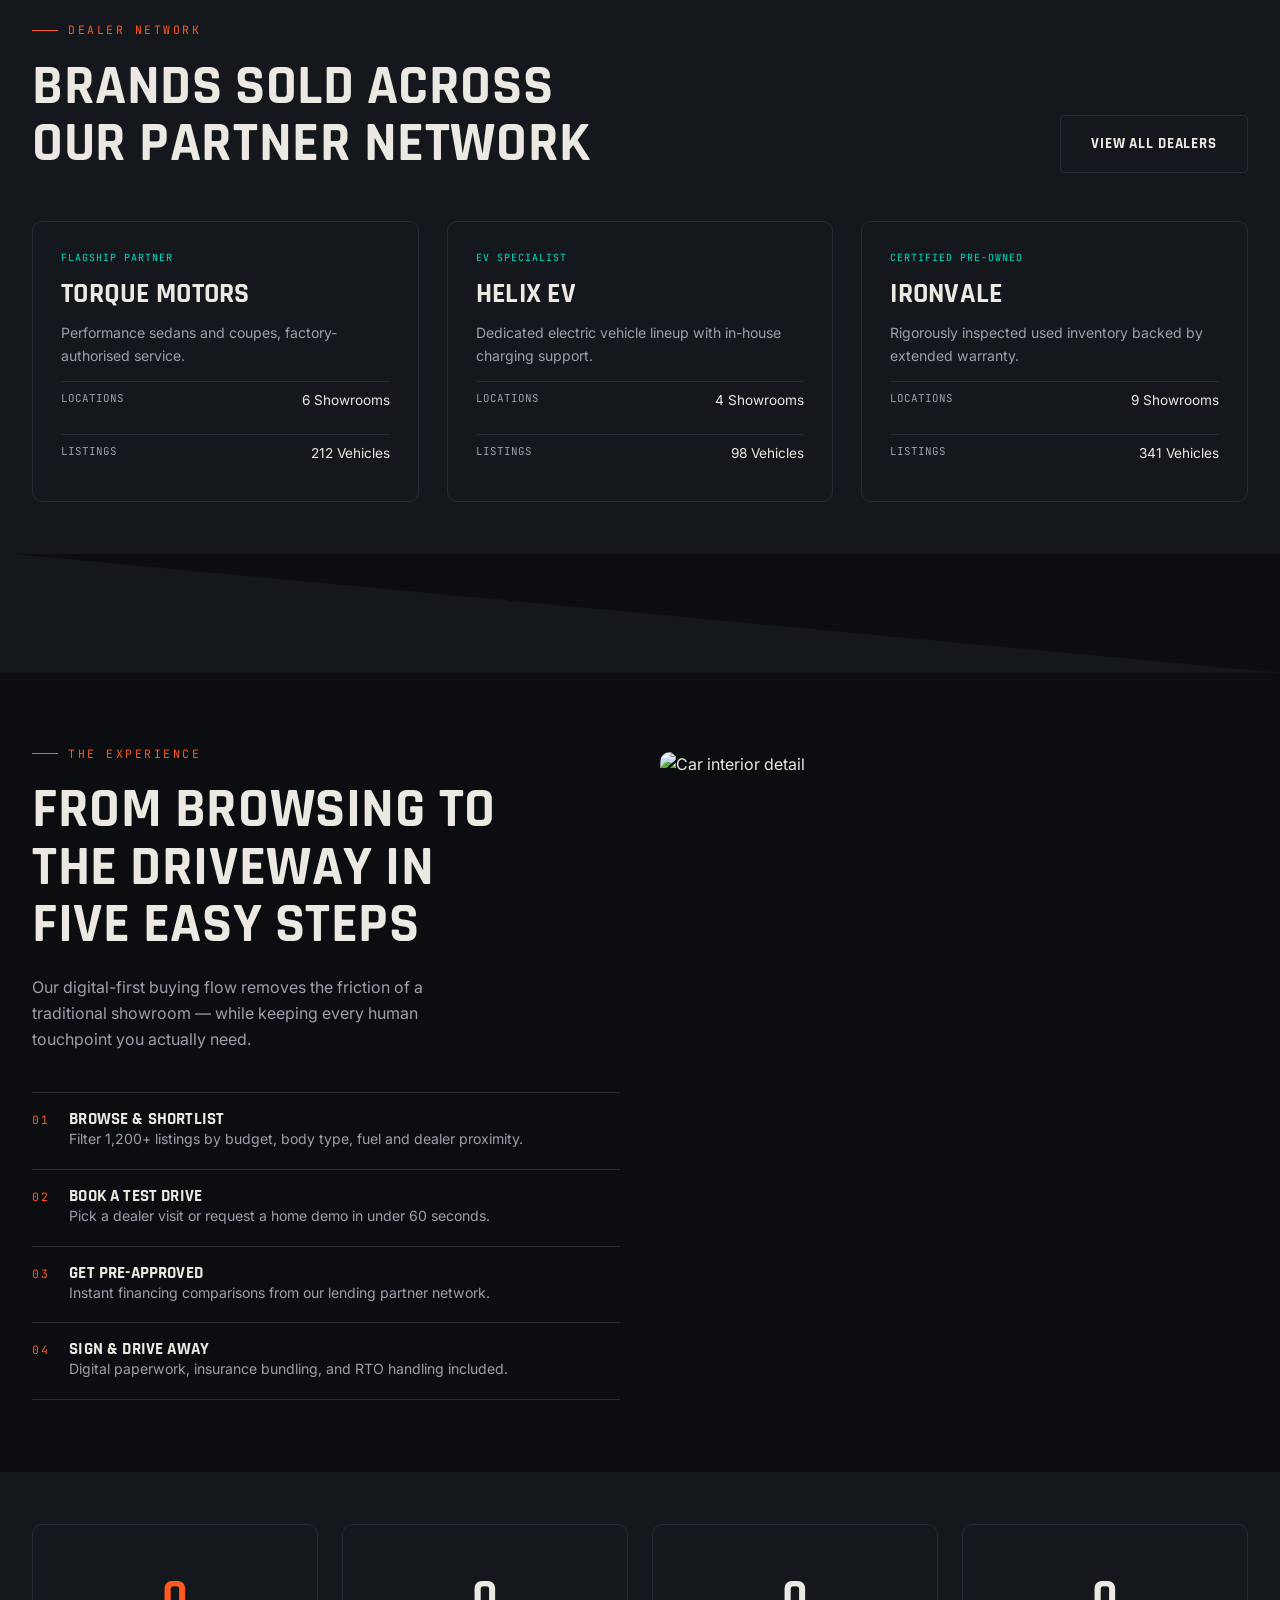
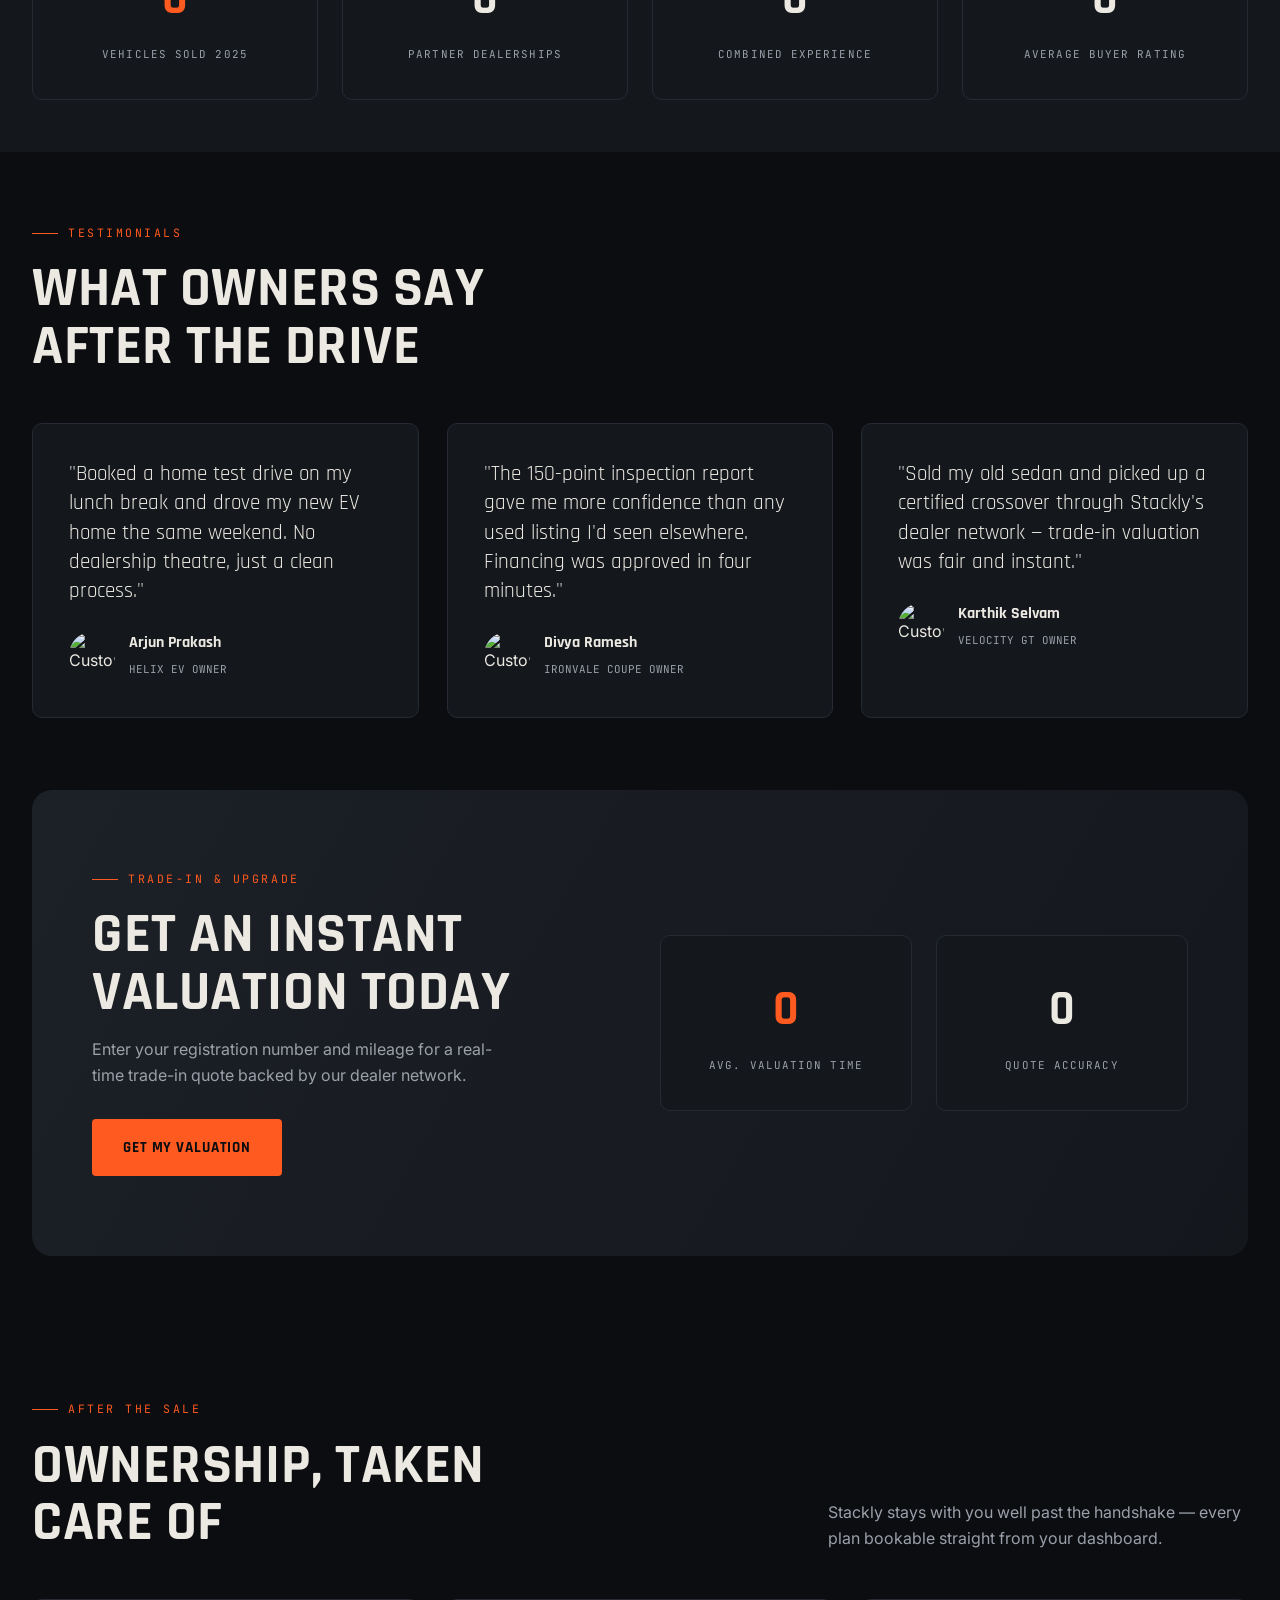
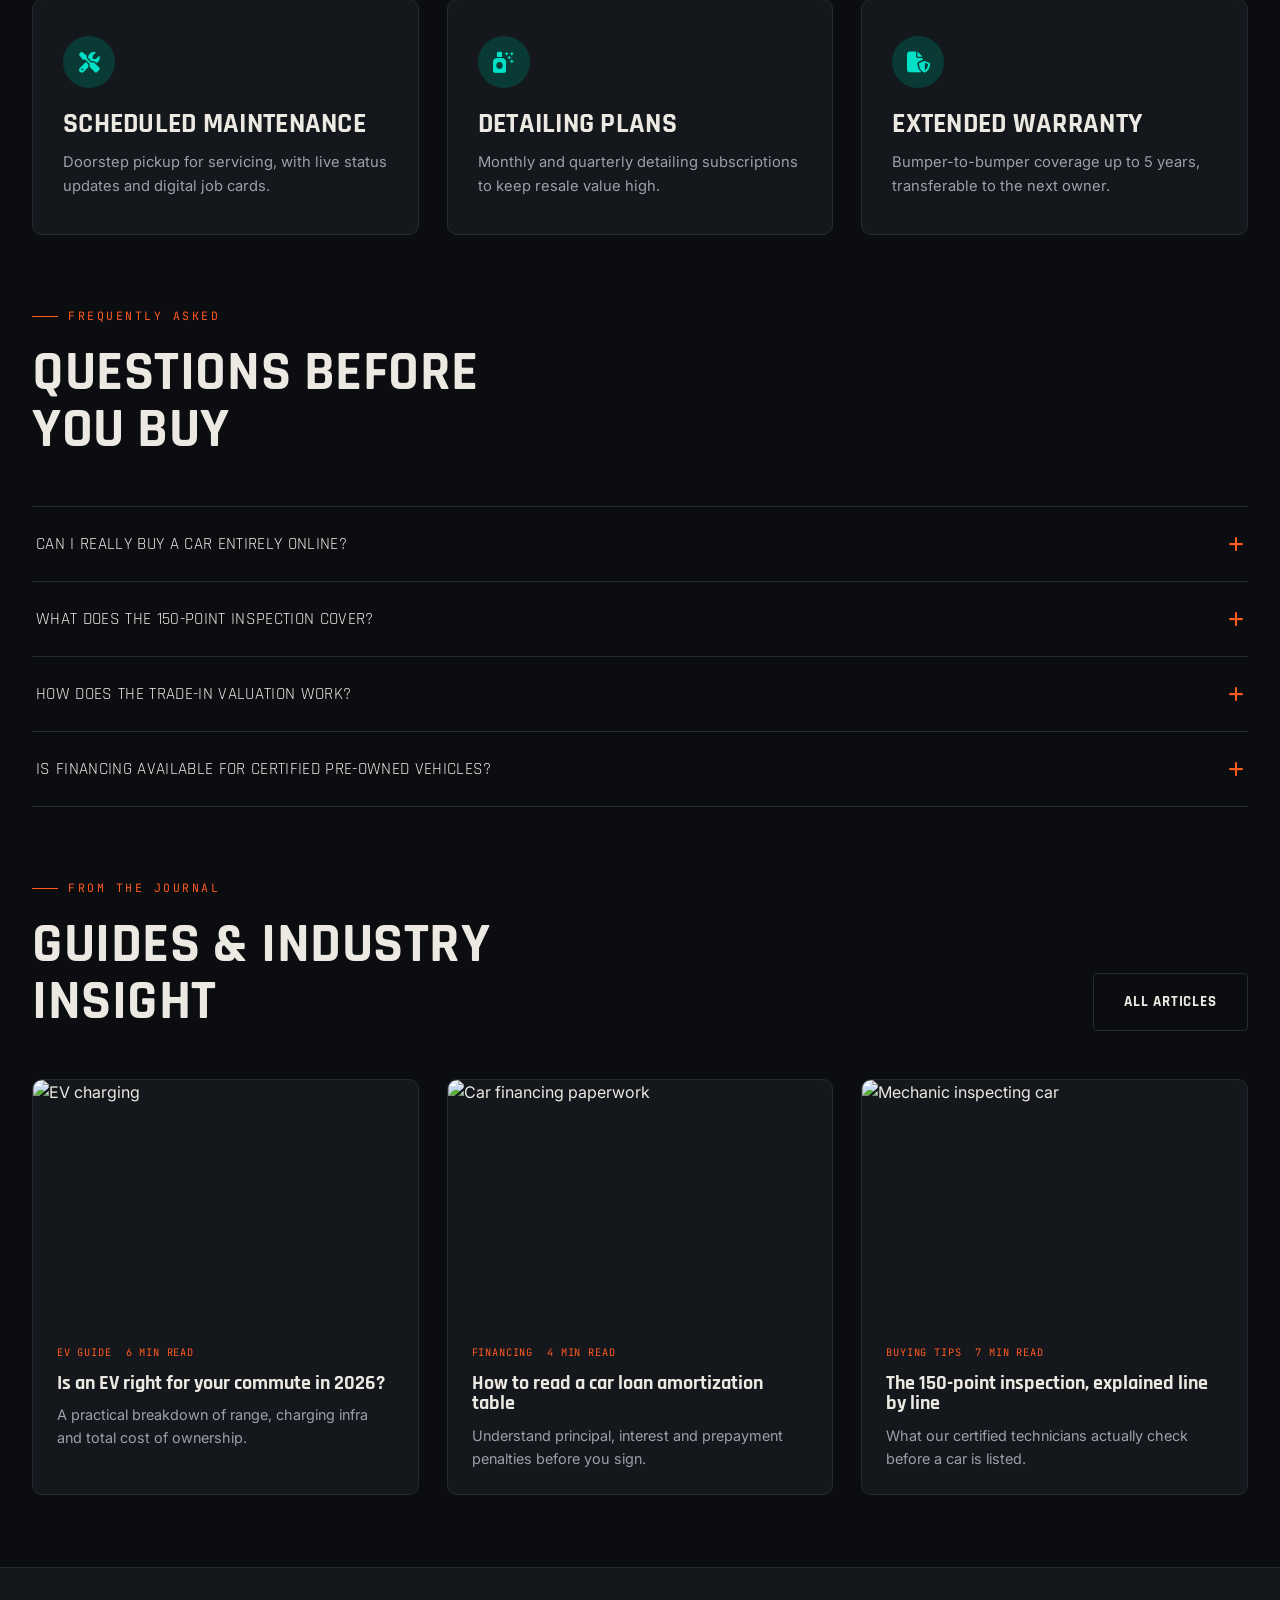
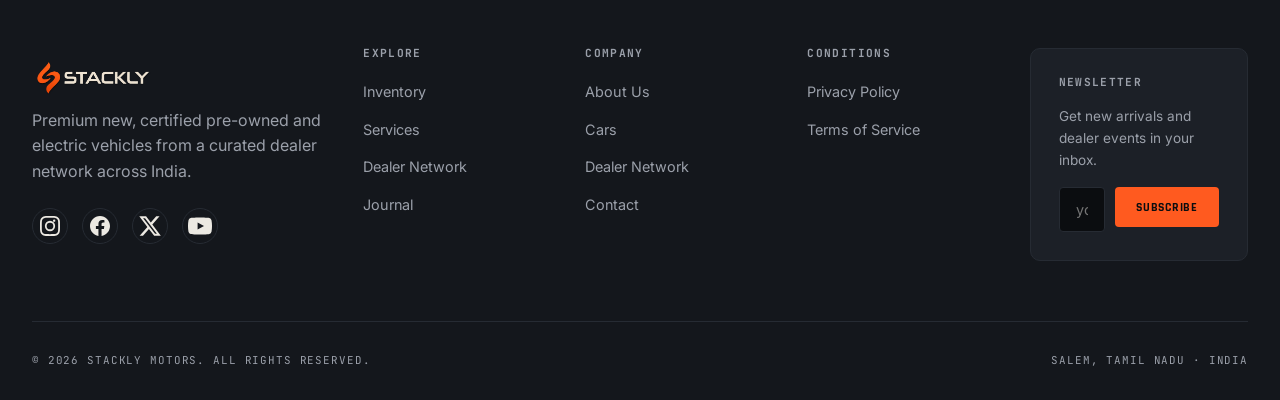
==== commit 09da0970: "Updated index.html" ====
--- a/index.html
+++ b/index.html
@@ -129,16 +129,39 @@
 .nav-toggle span{ position:absolute; left:0; width:100%; height:2px; background:var(--paper); transition:all .3s var(--ease); }
 .nav-toggle span:nth-child(1){ top:0; } .nav-toggle span:nth-child(2){ top:9px; } .nav-toggle span:nth-child(3){ top:18px; }
 
-/* ---------- Mobile nav close button ---------- */
-.nav-close{
-  display:none;
-  width:40px; height:40px;
-  align-items:center; justify-content:center;
-  background:none; border:1px solid var(--line); border-radius:50%;
-  color:var(--paper); font-size:1.15rem;
-  transition:border-color .3s, color .3s, transform .3s var(--ease);
-}
-.nav-close:hover{ border-color:var(--ignition); color:var(--ignition); transform:rotate(90deg); }
+/* ---------- Hero ---------- */
+.hero{
+  min-height:78vh; position:relative; display:flex; align-items:flex-end;
+  padding:130px 0 70px; overflow:hidden;
+}
+.hero-bg{ position:absolute; inset:0; z-index:0; }
+.hero-bg img{ width:100%; height:100%; object-fit:cover; opacity:0.55; }
+.hero-bg::after{
+  content:''; position:absolute; inset:0;
+  background:linear-gradient(180deg, rgba(11,13,16,0.35) 0%, rgba(11,13,16,0.55) 55%, var(--ink) 100%);
+}
+.hero-grid{ position:absolute; inset:0; z-index:0; opacity:0.15;
+  background-image:linear-gradient(var(--line) 1px, transparent 1px), linear-gradient(90deg, var(--line) 1px, transparent 1px);
+  background-size:60px 60px; mask-image:linear-gradient(180deg, black, transparent 75%);
+}
+.hero-content{ position:relative; z-index:2; width:100%; }
+.hero-title{ overflow:hidden; }
+.hero-title .line{ display:block; overflow:hidden; }
+.hero-title .line span{ display:inline-block; will-change:transform; }
+.hero-sub{ max-width:520px; margin-top:26px; font-size:1.05rem; }
+.hero-actions{ display:flex; gap:16px; margin-top:40px; flex-wrap:wrap; }
+.hero-meta{
+  display:flex; gap:48px; margin-top:90px; padding-top:28px; border-top:1px solid var(--line); flex-wrap:wrap;
+}
+.hero-meta .stat b{ font-family:var(--f-display); font-size:2rem; display:block; color:var(--paper); }
+.hero-meta .stat span{ font-family:var(--f-mono); font-size:0.7rem; text-transform:uppercase; letter-spacing:0.12em; color:var(--paper-dim); }
+.scroll-cue{
+  position:absolute; right:40px; bottom:40px; z-index:2; display:flex; flex-direction:column; align-items:center; gap:10px;
+  font-family:var(--f-mono); font-size:0.65rem; letter-spacing:0.2em; color:var(--paper-dim); text-transform:uppercase;
+}
+.scroll-cue .line{ width:1px; height:50px; background:var(--line); position:relative; overflow:hidden; }
+.scroll-cue .line::after{ content:''; position:absolute; top:-50%; left:0; width:100%; height:50%; background:var(--ignition); animation:scrollcue 1.8s ease-in-out infinite; }
+@keyframes scrollcue{ 0%{ top:-50%; } 100%{ top:100%; } }
 
 /* ---------- Marquee ---------- */
 .marquee-strip{ border-top:1px solid var(--line); border-bottom:1px solid var(--line); padding:26px 0; overflow:hidden; background:var(--ink-2); }
@@ -487,7 +510,6 @@
   .nav-links{ position:fixed; top:0; right:0; height:100vh; width:78%; background:var(--ink-2); flex-direction:column; justify-content:center; padding:40px; gap:28px; transform:translateX(100%); transition:transform .5s var(--ease); border-left:1px solid var(--line); z-index:1100; }
   .nav-links.open{ transform:translateX(0); }
   .nav-toggle{ display:block; }
-  .nav-close{ display:flex; position:absolute; top:24px; right:24px; }
 }
 @media (max-width: 760px){
   .grid-4, .grid-3, .grid-2{ grid-template-columns:1fr; }
@@ -521,7 +543,6 @@
 <header class="nav">
   <a href="index.html" class="nav-logo"><img src="./assets/stackly-removebg-preview.png" alt="" style="height: 60px; width: 120px;"></a>
   <nav class="nav-links">
-    <button class="nav-close" aria-label="Close menu"><i class="fa-solid fa-xmark"></i></button>
     <a href="index.html" class="active">Home</a>
     <a href="about.html">About</a>
     <a href="services.html">Services</a>
@@ -1110,37 +1131,10 @@
   /* ---------------- Mobile nav toggle ---------------- */
   const navToggle = document.querySelector('.nav-toggle');
   const navLinks = document.querySelector('.nav-links');
-  const navClose = document.querySelector('.nav-close');
-
-  function openNav() {
-    navLinks.classList.add('open');
-    navToggle.classList.add('open');
-    document.body.style.overflow = 'hidden';
-  }
-  function closeNav() {
-    navLinks.classList.remove('open');
-    navToggle.classList.remove('open');
-    document.body.style.overflow = '';
-  }
-
   if (navToggle && navLinks) {
     navToggle.addEventListener('click', () => {
-      if (navLinks.classList.contains('open')) {
-        closeNav();
-      } else {
-        openNav();
-      }
-    });
-  }
-
-  if (navClose && navLinks) {
-    navClose.addEventListener('click', closeNav);
-  }
-
-  // close nav when a nav link is tapped
-  if (navLinks) {
-    navLinks.querySelectorAll('a').forEach(link => {
-      link.addEventListener('click', closeNav);
+      navLinks.classList.toggle('open');
+      navToggle.classList.toggle('open');
     });
   }
 
